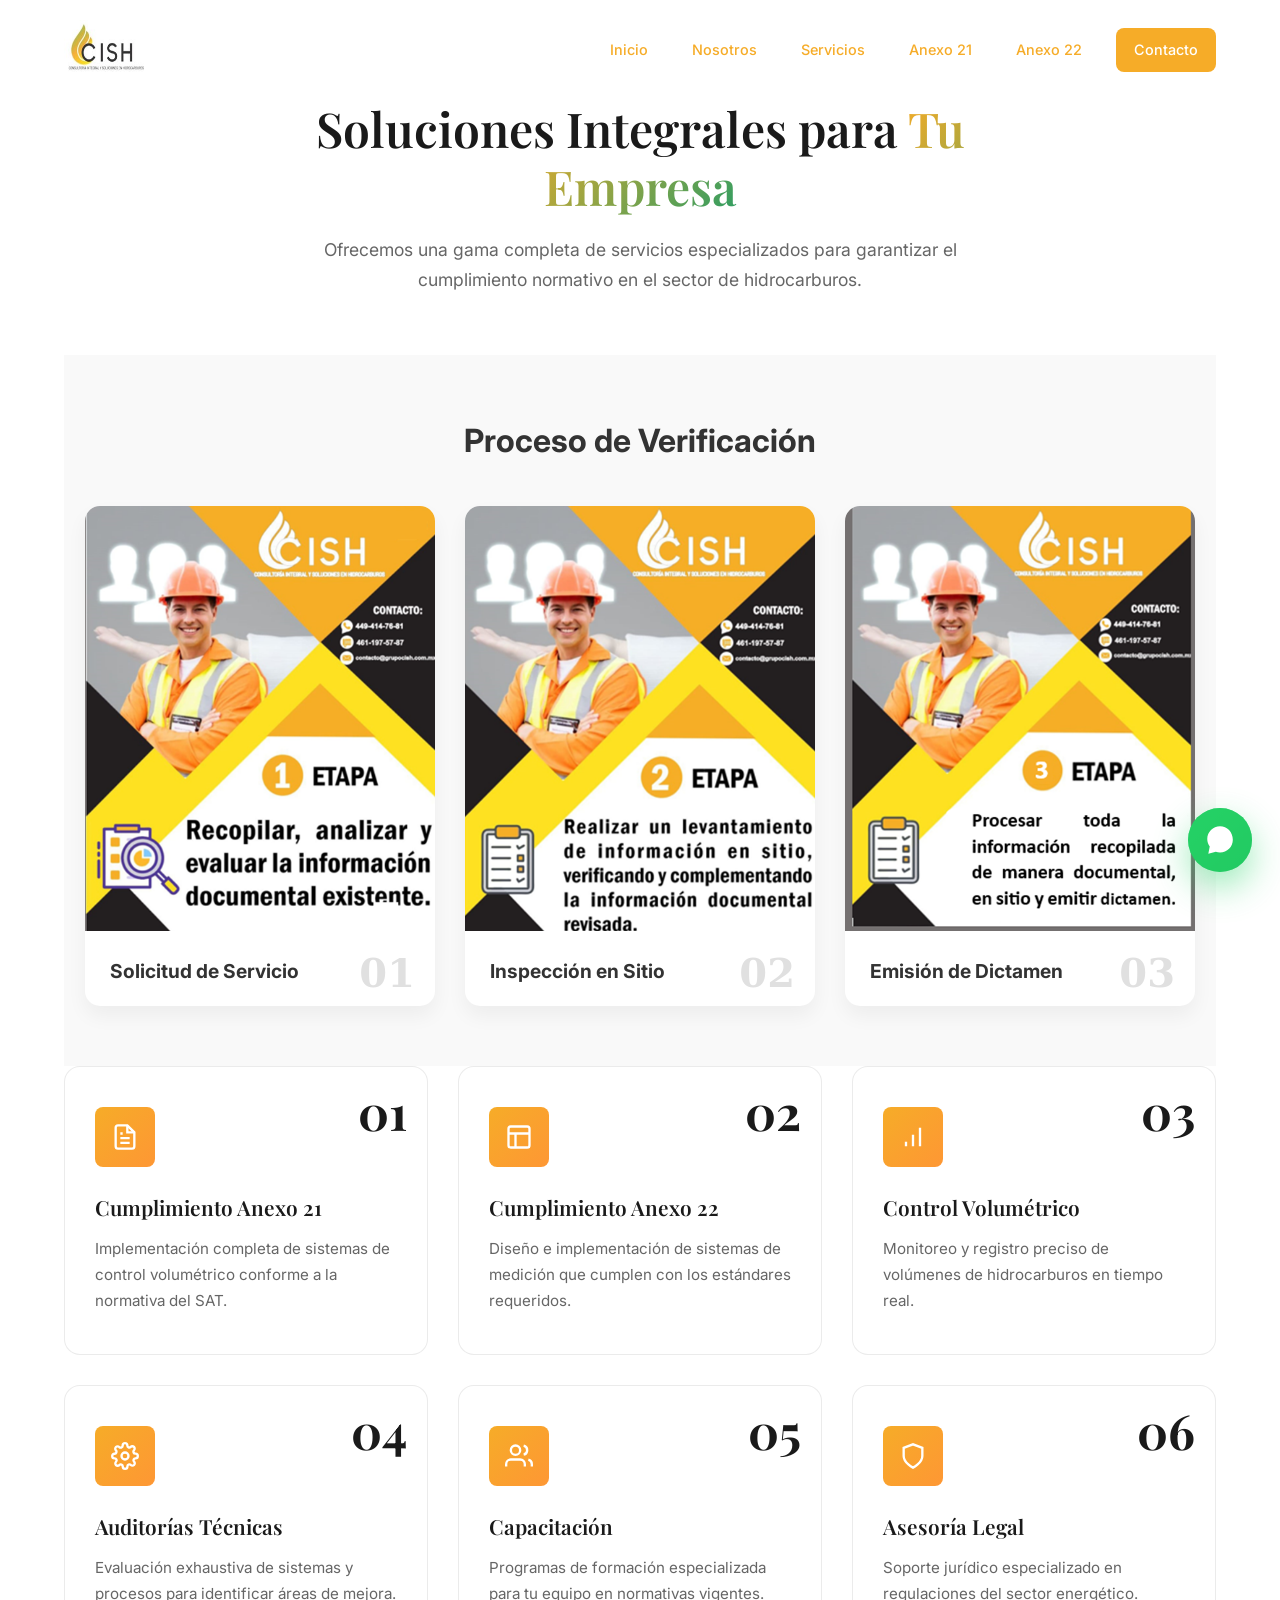
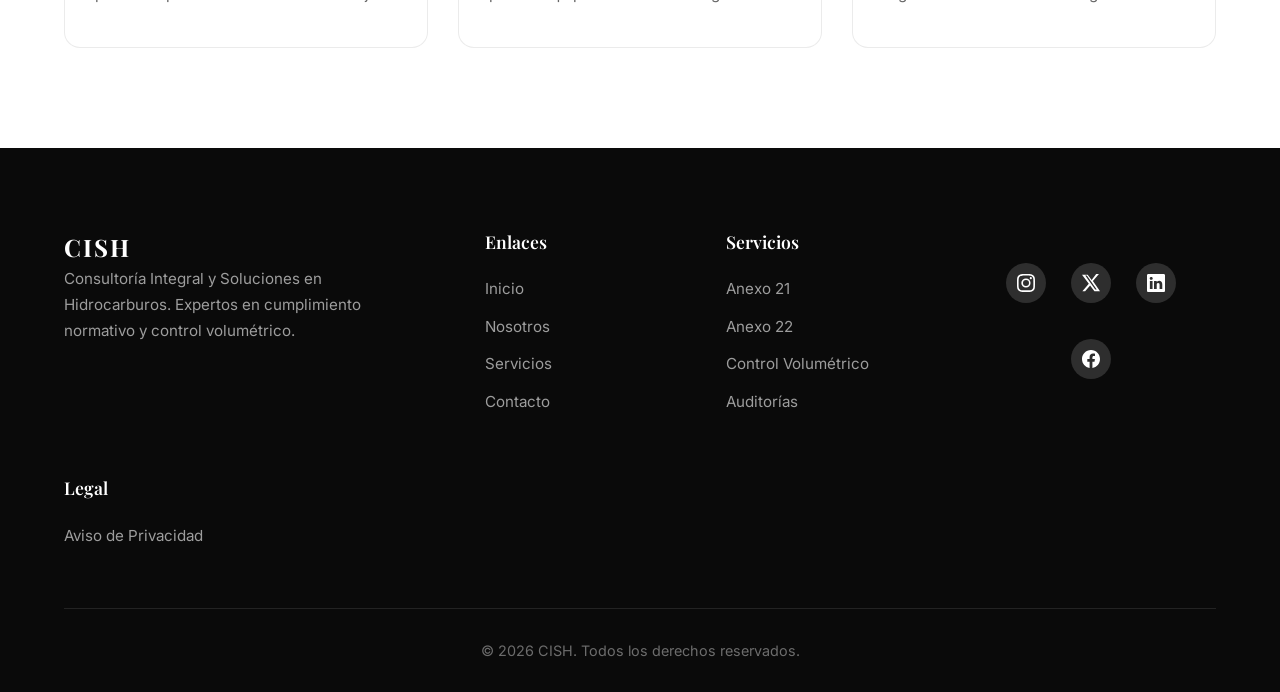
==== servicios.html @ 48e89e82 "Version final de el sitio web" ====
<!DOCTYPE html>
<html lang="es">
<head>
    <meta charset="UTF-8">
    <meta name="viewport" content="width=device-width, initial-scale=1.0">
    <meta name="description" content="CISH - Consultoría Integral y Soluciones en Hidrocarburos. Expertos en Anexo 21 y 22, control volumétrico y cumplimiento normativo.">
    <meta name="keywords" content="hidrocarburos, anexo 21, anexo 22, consultoría, control volumétrico, SAT, México">
    <title>CISH | Consultoría Integral y Soluciones en Hidrocarburos</title>
    <link rel="icon" href="images/LOGO-CISH-SIN-FONDO.gif" type="image/png">   
    <link rel="stylesheet" href="css/styles.css">
    <link rel="preconnect" href="https://fonts.googleapis.com">
    <link rel="preconnect" href="https://fonts.gstatic.com" crossorigin>
    <link href="https://fonts.googleapis.com/css2?family=Inter:wght@300;400;500;600;700&family=Playfair+Display:wght@400;500;600;700&display=swap" rel="stylesheet">
</head>
<a 
  href="#"
  class="whatsapp-float"
  id="whatsappBtn"
  target="_blank"
  aria-label="Contactar por WhatsApp"
>
    <span class="whatsapp-tooltip" id="whatsappTooltip">
        ¿Te ayudamos?
    </span>

    <span class="whatsapp-pulse"></span>

    <svg viewBox="0 0 32 32" aria-hidden="true">
        <path d="M19.11 17.64c-.29-.15-1.72-.85-1.99-.95-.27-.1-.47-.15-.67.15-.2.29-.77.95-.95 1.14-.17.2-.35.22-.64.07-.29-.15-1.24-.46-2.36-1.47-.87-.78-1.46-1.75-1.63-2.04-.17-.29-.02-.45.13-.6.13-.13.29-.35.44-.52.15-.17.2-.29.29-.49.1-.2.05-.37-.02-.52-.07-.15-.67-1.6-.92-2.2-.24-.58-.49-.5-.67-.51h-.57c-.2 0-.52.07-.8.37-.27.29-1.05 1.03-1.05 2.51s1.08 2.92 1.23 3.12c.15.2 2.13 3.26 5.16 4.57zm-3.07-14.64C9.41 3 4 8.41 4 15.04c0 2.65.87 5.11 2.34 7.1L5 29l7.07-1.86a12 12 0 0 0 3.97.66c6.63 0 12.04-5.41 12.04-12.04C28.08 8.41 22.67 3 16.04 3z"/>
    </svg>
</a>
<body>
    <!-- ==================== HEADER ==================== -->
    <header class="header" id="header">
        <div class="header-container">
            <a href="#inicio" class="logo">
                <div class="logo-icon">
                    <img src="images/Logo.jpg" alt="">
                </div>
            </a>
            
            <nav class="nav" id="nav">
                <a href="index.html" class="nav-link">Inicio</a>
                <a href="index.html#nosotros" class="nav-link">Nosotros</a>
                <a href="servicios.html" class="nav-link">Servicios</a>
                <a href="index.html#anexo21" class="nav-link">Anexo 21</a>
                <a href="index.html#anexo22" class="nav-link">Anexo 22</a>
                <a href="index.html#contacto" class="nav-link nav-link-cta">Contacto</a>
            </nav>
            
            <button class="menu-toggle" id="menuToggle" aria-label="Abrir menú">
                <span></span>
                <span></span>
                <span></span>
            </button>
        </div>
    </header>

    
   
    <!-- ==================== SERVICIOS ==================== -->
    <section class="services" id="servicios">
        <div class="container">
            <div class="section-header">
                <h2 class="section-title">Soluciones Integrales para <span class="text-gradient">Tu Empresa</span></h2>
                <p class="section-description">Ofrecemos una gama completa de servicios especializados para garantizar el cumplimiento normativo en el sector de hidrocarburos.</p>
            </div>

             <!-- ================= 3 pasos ===================== -->
     
    <section class="proceso-verificacion">
    <h2 class="titulo-seccion">Proceso de Verificación</h2>
    <div class="cards-container">
        <div class="proceso-card">
            <div class="image-wrapper">
                <img src="images/etapa1.png" alt="Etapa 1: Solicitud">
            </div>
            <div class="card-content">
                <span class="etapa-numero">01</span>
                <h3>Solicitud de Servicio</h3>
            </div>
        </div>

        <div class="proceso-card">
            <div class="image-wrapper">
                <img src="images/etapa2.png" alt="Etapa 2: Inspección">
            </div>
            <div class="card-content">
                <span class="etapa-numero">02</span>
                <h3>Inspección en Sitio</h3>
            </div>
        </div>

        <div class="proceso-card">
            <div class="image-wrapper">
                <img src="images/etapa3.png" alt="Etapa 3: Dictamen">
            </div>
            <div class="card-content">
                <span class="etapa-numero">03</span>
                <h3>Emisión de Dictamen</h3>
            </div>
        </div>
    </div>
</section>



            
            <div class="services-grid">
                <div class="service-card">
                    <div class="service-number">01</div>
                    <div class="service-icon">
                        <svg viewBox="0 0 24 24" fill="none" stroke="currentColor" stroke-width="2">
                            <path d="M14 2H6a2 2 0 0 0-2 2v16a2 2 0 0 0 2 2h12a2 2 0 0 0 2-2V8z"/>
                            <path d="M14 2v6h6"/>
                            <path d="M16 13H8"/>
                            <path d="M16 17H8"/>
                            <path d="M10 9H8"/>
                        </svg>
                    </div>
                    <h3>Cumplimiento Anexo 21</h3>
                    <p>Implementación completa de sistemas de control volumétrico conforme a la normativa del SAT.</p>
                </div>
                
                <div class="service-card">
                    <div class="service-number">02</div>
                    <div class="service-icon">
                        <svg viewBox="0 0 24 24" fill="none" stroke="currentColor" stroke-width="2">
                            <rect x="3" y="3" width="18" height="18" rx="2"/>
                            <path d="M3 9h18"/>
                            <path d="M9 21V9"/>
                        </svg>
                    </div>
                    <h3>Cumplimiento Anexo 22</h3>
                    <p>Diseño e implementación de sistemas de medición que cumplen con los estándares requeridos.</p>
                </div>
                
                <div class="service-card">
                    <div class="service-number">03</div>
                    <div class="service-icon">
                        <svg viewBox="0 0 24 24" fill="none" stroke="currentColor" stroke-width="2">
                            <path d="M12 20V10"/>
                            <path d="M18 20V4"/>
                            <path d="M6 20v-4"/>
                        </svg>
                    </div>
                    <h3>Control Volumétrico</h3>
                    <p>Monitoreo y registro preciso de volúmenes de hidrocarburos en tiempo real.</p>
                </div>
                
                <div class="service-card">
                    <div class="service-number">04</div>
                    <div class="service-icon">
                        <svg viewBox="0 0 24 24" fill="none" stroke="currentColor" stroke-width="2">
                            <circle cx="12" cy="12" r="3"/>
                            <path d="M19.4 15a1.65 1.65 0 0 0 .33 1.82l.06.06a2 2 0 0 1 0 2.83 2 2 0 0 1-2.83 0l-.06-.06a1.65 1.65 0 0 0-1.82-.33 1.65 1.65 0 0 0-1 1.51V21a2 2 0 0 1-2 2 2 2 0 0 1-2-2v-.09A1.65 1.65 0 0 0 9 19.4a1.65 1.65 0 0 0-1.82.33l-.06.06a2 2 0 0 1-2.83 0 2 2 0 0 1 0-2.83l.06-.06a1.65 1.65 0 0 0 .33-1.82 1.65 1.65 0 0 0-1.51-1H3a2 2 0 0 1-2-2 2 2 0 0 1 2-2h.09A1.65 1.65 0 0 0 4.6 9a1.65 1.65 0 0 0-.33-1.82l-.06-.06a2 2 0 0 1 0-2.83 2 2 0 0 1 2.83 0l.06.06a1.65 1.65 0 0 0 1.82.33H9a1.65 1.65 0 0 0 1-1.51V3a2 2 0 0 1 2-2 2 2 0 0 1 2 2v.09a1.65 1.65 0 0 0 1 1.51 1.65 1.65 0 0 0 1.82-.33l.06-.06a2 2 0 0 1 2.83 0 2 2 0 0 1 0 2.83l-.06.06a1.65 1.65 0 0 0-.33 1.82V9a1.65 1.65 0 0 0 1.51 1H21a2 2 0 0 1 2 2 2 2 0 0 1-2 2h-.09a1.65 1.65 0 0 0-1.51 1z"/>
                        </svg>
                    </div>
                    <h3>Auditorías Técnicas</h3>
                    <p>Evaluación exhaustiva de sistemas y procesos para identificar áreas de mejora.</p>
                </div>
                
                <div class="service-card">
                    <div class="service-number">05</div>
                    <div class="service-icon">
                        <svg viewBox="0 0 24 24" fill="none" stroke="currentColor" stroke-width="2">
                            <path d="M17 21v-2a4 4 0 0 0-4-4H5a4 4 0 0 0-4 4v2"/>
                            <circle cx="9" cy="7" r="4"/>
                            <path d="M23 21v-2a4 4 0 0 0-3-3.87"/>
                            <path d="M16 3.13a4 4 0 0 1 0 7.75"/>
                        </svg>
                    </div>
                    <h3>Capacitación</h3>
                    <p>Programas de formación especializada para tu equipo en normativas vigentes.</p>
                </div>
                
                <div class="service-card">
                    <div class="service-number">06</div>
                    <div class="service-icon">
                        <svg viewBox="0 0 24 24" fill="none" stroke="currentColor" stroke-width="2">
                            <path d="M12 22s8-4 8-10V5l-8-3-8 3v7c0 6 8 10 8 10z"/>
                        </svg>
                    </div>
                    <h3>Asesoría Legal</h3>
                    <p>Soporte jurídico especializado en regulaciones del sector energético.</p>
                </div>
            </div>
        </div>
    </section>



  
    <!-- ==================== FOOTER ==================== -->
       <footer class="footer">
        <div class="container">
            <div class="footer-grid">
                <div class="footer-brand">
                    <a href="#inicio" class="logo">
                        <span class="logo-text">CISH</span>
                    </a>
                    <p class="footer-description">Consultoría Integral y Soluciones en Hidrocarburos. Expertos en cumplimiento normativo y control volumétrico.</p>
                </div>
                
                <div class="footer-links">
                    <h4>Enlaces</h4>
                    <ul>
                        <li><a href="index.html">Inicio</a></li>
                        <li><a href="index.html#nosotros">Nosotros</a></li>
                        <li><a href="servicios.html">Servicios</a></li>
                        <li><a href="index.html#contacto">Contacto</a></li>
                    </ul>
                </div>
                
                <div class="footer-links">
                    <h4>Servicios</h4>
                    <ul>
                        <li><a href="index.html#anexo21">Anexo 21</a></li>
                        <li><a href="index.html#anexo22">Anexo 22</a></li>
                        <li><a href="index.html#servicios">Control Volumétrico</a></li>
                        <li><a href="index.html#servicios">Auditorías</a></li>
                    </ul>
                </div>

                 <div class="cardf">
  <a href="https://www.instagram.com/corporativo.nvf?igsh=MXY1eTExNWV4NTNt" class="socialContainer containerOne" target="_blank" rel="noopener noreferrer">
    <svg class="socialSvg" viewBox="0 0 16 16"><path d="M8 0C5.829 0 5.556.01 4.703.048 3.85.088 3.269.222 2.76.42a3.917 3.917 0 0 0-1.417.923A3.927 3.927 0 0 0 .42 2.76C.222 3.268.087 3.85.048 4.7.01 5.555 0 5.827 0 8.001c0 2.172.01 2.444.048 3.297.04.852.174 1.433.372 1.942.205.526.478.972.923 1.417.444.445.89.719 1.416.923.51.198 1.09.333 1.942.372C5.555 15.99 5.827 16 8 16s2.444-.01 3.298-.048c.851-.04 1.434-.174 1.943-.372a3.916 3.916 0 0 0 1.416-.923c.445-.445.718-.891.923-1.417.197-.509.332-1.09.372-1.942C15.99 10.445 16 10.173 16 8s-.01-2.445-.048-3.299c-.04-.851-.175-1.433-.372-1.941a3.926 3.926 0 0 0-.923-1.417A3.911 3.911 0 0 0 13.24.42c-.51-.198-1.092-.333-1.943-.372C10.443.01 10.172 0 7.998 0h.003zm-.717 1.442h.718c2.136 0 2.389.007 3.232.046.78.035 1.204.166 1.486.275.373.145.64.319.92.599.28.28.453.546.598.92.11.281.24.705.275 1.485.039.843.047 1.096.047 3.231s-.008 2.389-.047 3.232c-.035.78-.166 1.203-.275 1.485a2.47 2.47 0 0 1-.599.919c-.28.28-.546.453-.92.598-.28.11-.704.24-1.485.276-.843.038-1.096.047-3.232.047s-2.39-.009-3.233-.047c-.78-.036-1.203-.166-1.485-.276a2.478 2.478 0 0 1-.92-.598 2.48 2.48 0 0 1-.6-.92c-.109-.281-.24-.705-.275-1.485-.038-.843-.046-1.096-.046-3.233 0-2.136.008-2.388.046-3.231.036-.78.166-1.204.276-1.486.145-.373.319-.64.599-.92.28-.28.546-.453.92-.598.282-.11.705-.24 1.485-.276.738-.034 1.024-.044 2.515-.045v.002zm4.988 1.328a.96.96 0 1 0 0 1.92.96.96 0 0 0 0-1.92zm-4.27 1.122a4.109 4.109 0 1 0 0 8.217 4.109 4.109 0 0 0 0-8.217zm0 1.441a2.667 2.667 0 1 1 0 5.334 2.667 2.667 0 0 1 0-5.334z"/></svg>
  </a>

  <a href="https://x.com/CorporativoNvF" class="socialContainer containerTwo" target="_blank" rel="noopener noreferrer">
    <svg class="socialSvg" viewBox="0 0 16 16"><path d="M12.6 0h2.454l-5.36 6.142L16 15.327h-4.937l-3.867-5.055-4.425 5.055H.316l5.733-6.57L0 .673h5.063l3.495 4.62L12.6 0zm-.86 13.855h1.36L4.323 1.399H2.865l8.875 12.456z"/></svg>
  </a>

  <a href="https://www.linkedin.com/in/corporativo-nv-f/" class="socialContainer containerThree" target="_blank" rel="noopener noreferrer">
    <svg class="socialSvg" viewBox="0 0 16 16"><path d="M0 1.146C0 .513.526 0 1.175 0h13.65C15.474 0 16 .513 16 1.146v13.708c0 .633-.526 1.146-1.175 1.146H1.175C.526 16 0 15.487 0 14.854V1.146zm4.943 12.248V6.169H2.542v7.225h2.401zm-1.2-8.212c.837 0 1.358-.554 1.358-1.248-.015-.709-.52-1.248-1.342-1.248-.822 0-1.359.54-1.359 1.248 0 .694.521 1.248 1.327 1.248h.016zm4.908 8.212V9.359c0-.216.016-.432.08-.586.173-.431.568-.878 1.232-.878.869 0 1.216.662 1.216 1.634v3.865h2.401V9.25c0-2.22-1.184-3.252-2.764-3.252-1.274 0-1.845.7-2.165 1.193v.025h-.016a5.54 5.54 0 0 1 .016-.025V6.169h-2.4c.03.678 0 7.225 0 7.225h2.4z"/></svg>
  </a>

  <a href="https://www.facebook.com/Corporativo-NV-F-132478912349858" class="socialContainer containerFive" target="_blank" rel="noopener noreferrer">
    <svg class="socialSvg" viewBox="0 0 16 16"><path d="M16 8.049c0-4.446-3.582-8.05-8-8.05C3.58 0-.002 3.603-.002 8.05c0 4.017 2.926 7.347 6.75 7.951v-5.625h-2.03V8.05H6.75V6.275c0-2.017 1.195-3.131 3.022-3.131.876 0 1.791.157 1.791.157v1.98h-1.009c-.993 0-1.303.621-1.303 1.258v1.51h2.218l-.354 2.326H9.25V16c3.824-.604 6.75-3.934 6.75-7.951z"/></svg>
  </a>
</div>
                
                <div class="footer-links">
                    <h4>Legal</h4>
                    <ul>
                        <li><a href="#">Aviso de Privacidad</a></li>
                    </ul>
                </div>
            </div>
            
            <div class="footer-bottom">
                <p>&copy; 2026 CISH. Todos los derechos reservados.</p>
            </div>
        </div>
    </footer>

    <script src="script.js"></script>
</body>
</html>
---- css/styles.css ----
/* ==================== 
   CISH - Estilos Principales
   Paleta: Verde, Negro, Blanco
   ==================== */

/* ================================================= VARIABLES ====================================================== */
:root {
    --color-primary: #f6ac28;
    --color-primary-dark: #fe9734;
    --color-primary-light: #2d9d63;
    --color-black: #0a0a0a;
    --color-dark: #1a1a1a;
    --color-gray-dark: #2a2a2a;
    --color-gray: #666666;
    --color-gray-light: #999999;
    --color-light: #f5f5f5;
    --color-white: #ffffff;
    
    --font-primary: 'Inter', -apple-system, BlinkMacSystemFont, sans-serif;
    --font-display: 'Playfair Display', Georgia, serif;
    
    --shadow-sm: 0 2px 8px rgba(0, 0, 0, 0.08);
    --shadow-md: 0 4px 20px rgba(0, 0, 0, 0.12);
    --shadow-lg: 0 8px 40px rgba(0, 0, 0, 0.16);
    --shadow-xl: 0 20px 60px rgba(0, 0, 0, 0.2);
    
    --radius-sm: 4px;
    --radius-md: 8px;
    --radius-lg: 16px;
    --radius-xl: 24px;
    
    --transition-fast: 0.2s ease;
    --transition-normal: 0.3s ease;
    --transition-slow: 0.5s ease;
}

/* === RESET & BASE === */
*, *::before, *::after {
    margin: 0;
    padding: 0;
    box-sizing: border-box;
}

html {
    scroll-behavior: smooth;
    font-size: 16px;
}

body {
    font-family: var(--font-primary);
    font-weight: 400;
    line-height: 1.6;
    color: var(--color-dark);
    background-color: var(--color-white);
    overflow-x: hidden;
}

img {
    max-width: 100%;
    height: auto;
    display: block;
}

a {
    text-decoration: none;
    color: inherit;
    transition: color var(--transition-fast);
}

ul {
    list-style: none;
}

/* ========================================== Utilidades =========================================================== */
.container {
    width: 100%;
    max-width: 1200px;
    margin: 0 auto;
    padding: 0 24px;
}

.text-gradient {
    background: linear-gradient(135deg, var(--color-primary) 0%, var(--color-primary-light) 100%);
    -webkit-background-clip: text;
    -webkit-text-fill-color: transparent;
    background-clip: text;
}

.section-header {
    text-align: center;
    max-width: 700px;
    margin: 0 auto 60px;
}

.section-badge {
    display: inline-block;
    padding: 8px 20px;
    background: linear-gradient(135deg, rgba(26, 122, 76, 0.1) 0%, rgba(45, 157, 99, 0.1) 100%);
    border: 1px solid rgba(26, 122, 76, 0.2);
    border-radius: 50px;
    font-size: 0.85rem;
    font-weight: 500;
    color: var(--color-primary);
    margin-bottom: 20px;
    letter-spacing: 0.5px;
}

.section-title {
    font-family: var(--font-display);
    font-size: clamp(2rem, 4vw, 3rem);
    font-weight: 600;
    line-height: 1.2;
    color: var(--color-dark);
    margin-bottom: 20px;
}

.section-description {
    font-size: 1.1rem;
    color: var(--color-gray);
    line-height: 1.7;
}

/* ========================================= BOTONES =========================================================== */
.btn {
    display: inline-flex;
    align-items: center;
    justify-content: center;
    gap: 10px;
    padding: 14px 32px;
    font-family: var(--font-primary);
    font-size: 0.95rem;
    font-weight: 500;
    border-radius: var(--radius-md);
    border: 2px solid transparent;
    cursor: pointer;
    transition: all var(--transition-normal);
    text-align: center;
}

.btn-primary {
    background: linear-gradient(135deg, var(--color-primary) 0%, var(--color-primary-dark) 100%);
    color: var(--color-white);
    border-color: var(--color-primary);
}

.btn-primary:hover {
    background: linear-gradient(135deg, var(--color-primary-light) 0%, var(--color-primary) 100%);
    transform: translateY(-2px);
    box-shadow: 0 8px 25px rgba(26, 122, 76, 0.3);
}

.btn-outline {
    background: transparent;
    color: var(--color-white);
    border-color: rgba(255, 255, 255, 0.4);
}

.btn-outline:hover {
    background: var(--color-white);
    color: var(--color-dark);
    border-color: var(--color-white);
}

.btn-full {
    width: 100%;
}

#button {
    align-self: center;
    background: linear-gradient(135deg, #fbc02d, #f9a825); /* Degradado similar a tu botón de contacto */
    color: white;
    padding: 15px 40px;
    border: none;
    border-radius: 50px;
    font-weight: bold;
    font-size: 1rem;
    cursor: pointer;
    transition: transform 0.3s ease, box-shadow 0.3s ease;
    margin-top: 10px;
}

#button:hover {
    transform: translateY(-3px);
    box-shadow: 0 10px 20px rgba(249, 168, 37, 0.3);
}

#button:active {
    transform: translateY(0);
}

.notification {
    position: fixed;
    bottom: 30px;
    right: 30px;
    padding: 15px 25px;
    border-radius: 12px;
    background: #fff;
    box-shadow: 0 10px 30px rgba(0,0,0,0.15);
    display: flex;
    align-items: center;
    transform: translateX(150%); /* Escondido por defecto */
    transition: transform 0.5s cubic-bezier(0.68, -0.55, 0.265, 1.55);
    z-index: 1000;
}

.notification.show {
    transform: translateX(0);
}

.notification.success {
    border-left: 5px solid #d4af37; /* Tu dorado */
}

.notification.error {
    border-left: 5px solid #ff4d4d; /* Rojo para error */
}

.notification-content {
    display: flex;
    align-items: center;
    gap: 12px;
}

#notification-message {
    font-size: 0.95rem;
    color: #333;
    margin: 0;
}

/* Pone un borde rojo si el campo es inválido después de que el usuario interactuó */
input:invalid:not(:placeholder-shown) {
    border-color: #ff4d4d;
}

/* Pone un borde dorado si el campo cumple con la regla */
input:valid:not(:placeholder-shown) {
    border-color: #d4af37;
}

/* ============================================ HEADER ============================================================== */
.header {
    position: fixed;
    top: 0;
    left: 0;
    right: 0;
    z-index: 1000;
    padding: 20px 0;
    transition: all var(--transition-normal);
    background-color: white;
}

.header.scrolled {
    background: #ffffff;
    backdrop-filter: blur(20px);
    padding: 12px 0;
    box-shadow: var(--shadow-lg);
}

.header-container {
    max-width: 1200px;
    margin: 0 auto;
    padding: 0 24px;
    display: flex;
    align-items: center;
    justify-content: space-between;
}

.logo {
    display: inline;
    align-items: center;
    gap: 6px;
    color: var(--color-white);
}

.logo-icon {
    width: 80px;
    height: 60px;
}

.logo-icon img {
    width: 100%;
    height: 100%;
}

.logo-text {
    color:#ffffff;
    font-family: var(--font-display);
    font-size: 1.5rem;
    font-weight: 700;
    letter-spacing: 2px;
}

.nav {
    display: flex;
    align-items: center;
    gap: 8px;
}

.nav-link {
    padding: 10px 18px;
    font-size: 0.9rem;
    font-weight: 500;
    color: #f6ac28;
    border-radius: var(--radius-md);
    transition: all var(--transition-fast);
}

.nav-link:hover {
    color: var(--color-white);
    background: rgba(0, 0, 0, 0.589);
}

.nav-link-cta {
    background: var(--color-primary);
    color: var(--color-white);
    margin-left: 8px;
}

.nav-link-cta:hover {
    background: var(--color-primary-light);
}

.menu-toggle {
    display: none;
    flex-direction: column;
    gap: 5px;
    padding: 10px;
    background: none;
    border: none;
    cursor: pointer;
}

.menu-toggle span {
    display: block;
    width: 24px;
    height: 2px;
    background: var(--color-white);
    transition: all var(--transition-fast);
}

/**============================================== Imagenes ====================================================== */

/* === CONTROLES VOLUMÉTRICOS === */
.volumetricos {
    padding: 100px 0;
    background: var(--color-white);
}

.volumetricos-grid {
    display: grid;
    grid-template-columns: repeat(3, 1fr);
    gap: 30px;
}

.vol-card {
    background: var(--color-white);
    border-radius: var(--radius-lg);
    overflow: hidden;
    box-shadow: var(--shadow-sm);
    transition: all var(--transition-normal);
    display: flex;
    flex-direction: column;
}

.vol-card:hover {
    transform: translateY(-10px);
    box-shadow: var(--shadow-lg);
}

.vol-card-image {
    position: relative;
    height: 220px;
    overflow: hidden;
}

.vol-card-image::after {
    content: '';
    position: absolute;
    inset: 0;
    background: linear-gradient(
        to top,
        rgba(0,0,0,0.55),
        rgba(0,0,0,0)
    );
    pointer-events: none;
}

.vol-card-image img {
    width: 100%;
    height: 100%;
    object-fit: cover;
    transition: transform 0.6s ease;
}

.vol-card:hover img {
    transform: scale(1.08);
}

.vol-card-content {
    padding: 28px;
}

.vol-card-content h3 {
    font-family: var(--font-display);
    font-size: 1.3rem;
    font-weight: 600;
    margin-bottom: 12px;
    color: var(--color-dark);
}

.vol-card-content p {
    font-size: 0.95rem;
    color: var(--color-gray);
    line-height: 1.6;
}

/* Card ancha (evaluador) */
.vol-card-wide {
    grid-column: span 3;
    flex-direction: row;
}

.vol-card-wide .vol-card-image {
    height: auto;
    width: 20%;
}

.vol-card-wide .vol-card-content {
    width: 50%;
    display: flex;
    flex-direction: column;
    justify-content: center;
}

/* Responsive */
@media (max-width: 1024px) {
    .volumetricos-grid {
        grid-template-columns: repeat(2, 1fr);
    }

    .vol-card-wide {
        grid-column: span 2;
        flex-direction: column;
    }

    .vol-card-wide .vol-card-image,
    .vol-card-wide .vol-card-content {
        width: 100%;
    }
}

@media (max-width: 768px) {
    .volumetricos-grid {
        grid-template-columns: 1fr;
    }

    .vol-card-wide {
        grid-column: span 1;
    }
}


/* ================================================== HERO ====================================================== */
.hero {
    position: relative;
    min-height: 100vh;
    display: flex;
    align-items: center;
    justify-content: center;
    padding: 120px 24px 80px;
    overflow: hidden;
}

.hero-bg {
    position: absolute;
    inset: 0;
    background: linear-gradient(135deg, var(--color-black) 0%, var(--color-dark) 50%, var(--color-primary-dark) 100%);
}

.hero-bg::before {
    content: '';
    position: absolute;
    inset: 0;
    background: 
        radial-gradient(ellipse at 20% 80%, rgba(26, 122, 76, 0.15) 0%, transparent 50%),
        radial-gradient(ellipse at 80% 20%, rgba(45, 157, 99, 0.1) 0%, transparent 50%);
}

.hero-bg::after {
    content: '';
    position: absolute;
    inset: 0;
    background-image: url("data:image/svg+xml,%3Csvg width='60' height='60' viewBox='0 0 60 60' xmlns='http://www.w3.org/2000/svg'%3E%3Cg fill='none' fill-rule='evenodd'%3E%3Cg fill='%23ffffff' fill-opacity='0.02'%3E%3Cpath d='M36 34v-4h-2v4h-4v2h4v4h2v-4h4v-2h-4zm0-30V0h-2v4h-4v2h4v4h2V6h4V4h-4zM6 34v-4H4v4H0v2h4v4h2v-4h4v-2H6zM6 4V0H4v4H0v2h4v4h2V6h4V4H6z'/%3E%3C/g%3E%3C/g%3E%3C/svg%3E");
}

.hero-overlay {
    position: absolute;
    inset: 0;
    background: linear-gradient(to bottom, transparent 0%, rgba(0, 0, 0, 0.3) 100%);
}

.hero-content {
    position: relative;
    z-index: 1;
    max-width: 900px;
    text-align: center;
}

.hero-badge {
    display: inline-block;
    padding: 10px 24px;
    background: rgba(26, 122, 76, 0.2);
    border: 1px solid rgba(26, 122, 76, 0.4);
    border-radius: 50px;
    font-size: 0.9rem;
    font-weight: 500;
    color: var(--color-primary-light);
    margin-bottom: 30px;
    animation: fadeInUp 0.8s ease forwards;
}

.hero-title {
    font-family: var(--font-display);
    font-size: clamp(2.5rem, 6vw, 4.5rem);
    font-weight: 700;
    line-height: 1.1;
    color: var(--color-white);
    margin-bottom: 24px;
    animation: fadeInUp 0.8s ease 0.1s forwards;
    opacity: 0;
}

.hero-description {
    font-size: clamp(1rem, 2vw, 1.25rem);
    color: rgba(255, 255, 255, 0.75);
    line-height: 1.7;
    max-width: 700px;
    margin: 0 auto 40px;
    animation: fadeInUp 0.8s ease 0.2s forwards;
    opacity: 0;
}

.hero-buttons {
    display: flex;
    flex-wrap: wrap;
    gap: 16px;
    justify-content: center;
    margin-bottom: 60px;
    animation: fadeInUp 0.8s ease 0.3s forwards;
    opacity: 0;
}

.hero-stats {
    display: flex;
    justify-content: center;
    gap: 60px;
    animation: fadeInUp 0.8s ease 0.4s forwards;
    opacity: 0;
}

.hero-stat {
    text-align: center;
}

.hero-stat-number {
    display: block;
    font-family: var(--font-display);
    font-size: 2.5rem;
    font-weight: 700;
    color: var(--color-white);
    line-height: 1;
}

.hero-stat-label {
    font-size: 0.9rem;
    color: rgba(255, 255, 255, 0.6);
    margin-top: 8px;
}

.hero-scroll {
    position: absolute;
    bottom: 40px;
    left: 50%;
    transform: translateX(-50%);
    display: flex;
    flex-direction: column;
    align-items: center;
    gap: 12px;
    color: rgba(255, 255, 255, 0.5);
    font-size: 0.85rem;
    animation: bounce 2s infinite;
}

.scroll-indicator {
    width: 24px;
    height: 40px;
    border: 2px solid rgba(255, 255, 255, 0.3);
    border-radius: 12px;
    position: relative;
}

.scroll-indicator::after {
    content: '';
    position: absolute;
    top: 8px;
    left: 50%;
    transform: translateX(-50%);
    width: 4px;
    height: 8px;
    background: rgba(255, 255, 255, 0.5);
    border-radius: 2px;
    animation: scrollDown 1.5s infinite;
}

/* ============================================== ABOUT ============================================= */
.about {
    padding: 100px 0;
    background: var(--color-light);
}

.about-grid {
    display: grid;
    grid-template-columns: repeat(3, 1fr);
    gap: 30px;
}

.about-card {
    background: var(--color-white);
    padding: 40px 30px;
    border-radius: var(--radius-lg);
    box-shadow: var(--shadow-sm);
    transition: all var(--transition-normal);
    text-align: center;
}

.about-card:hover {
    transform: translateY(-8px);
    box-shadow: var(--shadow-lg);
}

.about-icon {
    width: 70px;
    height: 70px;
    margin: 0 auto 24px;
    display: flex;
    align-items: center;
    justify-content: center;
    background: linear-gradient(135deg, rgba(26, 122, 76, 0.1) 0%, rgba(45, 157, 99, 0.1) 100%);
    border-radius: 50%;
}

.about-icon svg {
    width: 32px;
    height: 32px;
    stroke: var(--color-primary);
}

.about-card h3 {
    font-family: var(--font-display);
    font-size: 1.5rem;
    font-weight: 600;
    color: var(--color-dark);
    margin-bottom: 16px;
}

.about-card p {
    color: var(--color-gray);
    line-height: 1.7;
}

/* ============================================== SERVICES ============================== */
.services {
    padding: 100px 0;
    background: var(--color-white);
}

.services-grid {
    display: grid;
    grid-template-columns: repeat(3, 1fr);
    gap: 30px;
}

.service-card {
    position: relative;
    background: var(--color-white);
    padding: 40px 30px;
    border-radius: var(--radius-lg);
    border: 1px solid rgba(0, 0, 0, 0.08);
    transition: all var(--transition-normal);
    overflow: hidden;
}

.service-card::before {
    content: '';
    position: absolute;
    top: 0;
    left: 0;
    right: 0;
    height: 4px;
    background: linear-gradient(90deg, var(--color-primary), var(--color-primary-light));
    transform: scaleX(0);
    transition: transform var(--transition-normal);
}

.service-card:hover {
    transform: translateY(-8px);
    box-shadow: var(--shadow-lg);
    border-color: transparent;
}

.service-card:hover::before {
    transform: scaleX(1);
}

.service-number {
    position: absolute;
    top: 20px;
    right: 20px;
    font-family: var(--font-display);
    font-size: 3rem;
    font-weight: 700;
    color: rgb(26, 122, 76), 0.781;
    line-height: 1;
}

.service-icon {
    width: 60px;
    height: 60px;
    display: flex;
    align-items: center;
    justify-content: center;
    background: linear-gradient(135deg, var(--color-primary) 0%, var(--color-primary-dark) 100%);
    border-radius: var(--radius-md);
    margin-bottom: 24px;
}

.service-icon svg {
    width: 28px;
    height: 28px;
    stroke: var(--color-white);
}

.service-card h3 {
    font-family: var(--font-display);
    font-size: 1.3rem;
    font-weight: 600;
    color: var(--color-dark);
    margin-bottom: 12px;
}

.service-card p {
    color: var(--color-gray);
    line-height: 1.7;
    font-size: 0.95rem;
}

.proceso-verificacion {
    padding: 60px 20px;
    text-align: center;
    background-color: #f9f9f9; /* Un gris muy ligero para diferenciar la sección */
}

.titulo-seccion {
    margin-bottom: 40px;
    font-size: 2rem;
    color: #333;
}

.cards-container {
    display: flex;
    justify-content: center;
    gap: 30px;
    flex-wrap: wrap; /* Para que sea responsivo en móviles */
    max-width: 1200px;
    margin: 0 auto;
}

.proceso-card {
    background: #fff;
    border-radius: 15px;
    overflow: hidden;
    width: 350px;
    height: 500px;
    box-shadow: 0 10px 20px rgba(0,0,0,0.05);
    transition: transform 0.4s ease, box-shadow 0.4s ease;
}

/* Efecto de agrandar la tarjeta completa */
.proceso-card:hover {
    transform: translateY(-10px) scale(1.03);
    box-shadow: 0 15px 30px rgba(0,0,0,0.1);
    z-index: 10;
}

.image-wrapper {
    width: 100%;
    height: 85%;
    object-fit: cover;
    overflow: hidden; /* Importante para que la imagen no se salga al crecer */
}

.image-wrapper img {
    width: 100%;
    height: 100%;
    object-fit: cover;
    transition: transform 0.5s ease;
}





.card-content {
    padding: 25px;
    text-align: left;
    position: relative;
}

.etapa-numero {
    font-family: 'Serif', Georgia, serif; /* Estilo similar a tu captura */
    font-size: 2.5rem;
    font-weight: bold;
    color: #e0e0e0;
    position: absolute;
    top: 10px;
    right: 20px;
}

.card-content h3 {
    margin: 0 0 10px 0;
    color: #333;
    font-size: 1.2rem;
}

.card-content p {
    color: #666;
    font-size: 0.95rem;
    line-height: 1.5;
}

/* === LIGHTBOX === */
.lightbox {
    position: fixed;
    inset: 0;
    background: rgba(10, 10, 10, 0.92);
    backdrop-filter: blur(6px);
    display: flex;
    align-items: center;
    justify-content: center;
    opacity: 0;
    visibility: hidden;
    transition: opacity 0.4s ease, visibility 0.4s ease;
    z-index: 9999;
}

.lightbox.active {
    opacity: 1;
    visibility: visible;
}

.lightbox-img {
    max-width: 90%;
    max-height: 85%;
    border-radius: 16px;
    box-shadow: 0 30px 80px rgba(0,0,0,0.6);
    animation: zoomIn 0.4s ease;
}

.lightbox-close {
    position: absolute;
    top: 40px;
    right: 50px;
    font-size: 3rem;
    color: white;
    cursor: pointer;
    transition: transform 0.3s ease, opacity 0.3s ease;
    opacity: 0.8;
}

.lightbox-close:hover {
    transform: rotate(90deg);
    opacity: 1;
}

.vol-card-image img {
    cursor: zoom-in;
}


/* Animación */
@keyframes zoomIn {
    from {
        transform: scale(0.85);
        opacity: 0;
    }
    to {
        transform: scale(1);
        opacity: 1;
    }
}

/* ============================ SECCION DE ANEXOS ============================================================== */
.anexo {
    padding: 100px 0;
}

.anexo-21 {
    background: var(--color-light);
}

.anexo-22 {
    background: var(--color-white);
}

.anexo-content {
    display: grid;
    grid-template-columns: 1fr 1fr;
    gap: 80px;
    align-items: center;
}

.anexo-reverse {
    direction: rtl;
}

.anexo-reverse > * {
    direction: ltr;
}

.anexo-text .section-badge {
    margin-bottom: 16px;
}

.anexo-text .section-title {
    text-align: left;
    margin-bottom: 20px;
}

.anexo-description {
    font-size: 1.1rem;
    color: var(--color-gray);
    line-height: 1.7;
    margin-bottom: 32px;
}

.anexo-features {
    display: flex;
    flex-direction: column;
    gap: 24px;
    margin-bottom: 32px;
}

.anexo-feature {
    display: flex;
    gap: 16px;
}

.feature-check {
    flex-shrink: 0;
    width: 28px;
    height: 28px;
    display: flex;
    align-items: center;
    justify-content: center;
    background: linear-gradient(135deg, var(--color-primary) 0%, var(--color-primary-light) 100%);
    border-radius: 50%;
}

.feature-check svg {
    width: 14px;
    height: 14px;
    stroke: var(--color-white);
}

.anexo-feature h4 {
    font-size: 1rem;
    font-weight: 600;
    color: var(--color-dark);
    margin-bottom: 4px;
}

.anexo-feature p {
    font-size: 0.9rem;
    color: var(--color-gray);
}


.anexo-visual {
    display: flex;
    justify-content: center;
}

.anexo-card-stack {
    position: relative;
    width: 100%;
    max-width: 400px;
}

.anexo-card-bg {
    position: absolute;
    inset: 20px -20px -20px 20px;
    background: linear-gradient(135deg, var(--color-primary) 0%, var(--color-primary-dark) 100%);
    border-radius: var(--radius-xl);
    opacity: 0.2;
}

.anexo-main-card {
    position: relative;
    background: linear-gradient(135deg, var(--color-dark) 0%, var(--color-black) 100%);
    border-radius: var(--radius-xl);
    padding: 40px;
    color: var(--color-white);
}

.card-header {
    display: flex;
    justify-content: space-between;
    align-items: center;
    margin-bottom: 30px;
}

.card-label {
    font-size: 0.9rem;
    font-weight: 500;
    color: rgba(255, 255, 255, 0.7);
}

.card-status {
    padding: 6px 14px;
    background: rgba(255, 255, 255, 0.1);
    border-radius: 50px;
    font-size: 0.8rem;
    font-weight: 500;
}

.status-green {
    background: rgba(45, 157, 99, 0.2);
    color: var(--color-primary-light);
}

.card-metric {
    margin-bottom: 30px;
}

.metric-value {
    display: block;
    font-family: var(--font-display);
    font-size: 3.5rem;
    font-weight: 700;
    line-height: 1;
    margin-bottom: 8px;
}

.metric-label {
    font-size: 0.9rem;
    color: rgba(255, 255, 255, 0.6);
}

.card-bars {
    display: flex;
    gap: 8px;
    align-items: flex-end;
    height: 80px;
}

.bar {
    flex: 1;
    background: linear-gradient(to top, var(--color-primary), var(--color-primary-light));
    border-radius: 4px;
    animation: barGrow 1s ease forwards;
}

.bar-1 { height: 60%; animation-delay: 0.1s; }
.bar-2 { height: 80%; animation-delay: 0.2s; }
.bar-3 { height: 45%; animation-delay: 0.3s; }
.bar-4 { height: 90%; animation-delay: 0.4s; }
.bar-5 { height: 70%; animation-delay: 0.5s; }

.card-grid {
    display: grid;
    grid-template-columns: 1fr 1fr;
    gap: 20px;
    margin-top: 20px;
}

.grid-item {
    text-align: center;
    padding: 20px;
    background: rgba(255, 255, 255, 0.05);
    border-radius: var(--radius-md);
}

.grid-value {
    display: block;
    font-family: var(--font-display);
    font-size: 1.8rem;
    font-weight: 700;
    margin-bottom: 4px;
}

.grid-label {
    font-size: 0.85rem;
    color: rgba(255, 255, 255, 0.6);
}


/*============================================== CONTACTO ===================================================== */
.contact {
    padding: 100px 0;
    background: var(--color-light);
}

.contact-grid {
    display: grid;
    grid-template-columns: 1fr 1.2fr;
    gap: 60px;
    align-items: start;
}

.contact-info .section-badge {
    margin-bottom: 16px;
}

.contact-info .section-title {
    text-align: left;
    margin-bottom: 20px;
}

.contact-description {
    font-size: 1.1rem;
    color: var(--color-gray);
    line-height: 1.7;
    margin-bottom: 40px;
}

.contact-details {
    display: flex;
    flex-direction: column;
    gap: 24px;
}

.contact-item {
    display: flex;
    gap: 16px;
}

.contact-icon {
    flex-shrink: 0;
    width: 50px;
    height: 50px;
    display: flex;
    align-items: center;
    justify-content: center;
    background: linear-gradient(135deg, var(--color-primary) 0%, var(--color-primary-dark) 100%);
    border-radius: var(--radius-md);
}

.contact-icon svg {
    width: 22px;
    height: 22px;
    stroke: var(--color-white);
}

.contact-item h4 {
    font-size: 1rem;
    font-weight: 600;
    color: var(--color-dark);
    margin-bottom: 4px;
}

.contact-item p {
    color: var(--color-gray);
    font-size: 0.95rem;
}

.contact-form-wrapper {
    background: var(--color-white);
    padding: 50px;
    border-radius: var(--radius-xl);
    box-shadow: var(--shadow-lg);
}

.contact-form {
    display: flex;
    flex-direction: column;
    gap: 24px;
}

.form-row {
    display: grid;
    grid-template-columns: 1fr 1fr;
    gap: 20px;
}

.form-group {
    display: flex;
    flex-direction: column;
    gap: 8px;
}

.form-group label {
    font-size: 0.9rem;
    font-weight: 500;
    color: var(--color-dark);
}

.form-group input,
.form-group select,
.form-group textarea {
    padding: 14px 18px;
    font-family: var(--font-primary);
    font-size: 0.95rem;
    color: var(--color-dark);
    background: var(--color-light);
    border: 2px solid transparent;
    border-radius: var(--radius-md);
    transition: all var(--transition-fast);
    outline: none;
}

.form-group input::placeholder,
.form-group textarea::placeholder {
    color: var(--color-gray-light);
}

.form-group input:focus,
.form-group select:focus,
.form-group textarea:focus {
    background: var(--color-white);
    border-color: var(--color-primary);
}

.form-group textarea {
    resize: vertical;
    min-height: 120px;
}

.form-group select {
    cursor: pointer;
    appearance: none;
    background-image: url("data:image/svg+xml,%3Csvg xmlns='http://www.w3.org/2000/svg' width='24' height='24' viewBox='0 0 24 24' fill='none' stroke='%23666666' stroke-width='2' stroke-linecap='round' stroke-linejoin='round'%3E%3Cpath d='m6 9 6 6 6-6'/%3E%3C/svg%3E");
    background-repeat: no-repeat;
    background-position: right 14px center;
    background-size: 18px;
}

/* ========================================== FOOTER ======================================================== */
.footer {
    background: var(--color-black);
    padding: 80px 0 30px;
}

.footer-grid {
    display: grid;
    grid-template-columns: 2fr 1fr 1fr 1fr;
    gap: 60px;
    padding-bottom: 60px;
    border-bottom: 1px solid rgba(255, 255, 255, 0.1);
}

.footer-brand .logo {
    margin-bottom: 20px;
}

.footer-description {
    color: rgba(255, 255, 255, 0.6);
    line-height: 1.7;
    font-size: 0.95rem;
}

.footer-links h4 {
    font-family: var(--font-display);
    font-size: 1.1rem;
    font-weight: 600;
    color: var(--color-white);
    margin-bottom: 20px;
}

.footer-links ul {
    display: flex;
    flex-direction: column;
    gap: 12px;
}

.footer-links a {
    color: rgba(255, 255, 255, 0.6);
    font-size: 0.95rem;
    transition: color var(--transition-fast);
}

.footer-links a:hover {
    color: var(--color-primary-light);
}

.footer-bottom {
    padding-top: 30px;
    text-align: center;
}

.footer-bottom p {
    color: rgba(255, 255, 255, 0.4);
    font-size: 0.9rem;
}

/* ========================================= ANIMACIONES ======================================================== */
@keyframes fadeInUp {
    from {
        opacity: 0;
        transform: translateY(30px);
    }
    to {
        opacity: 1;
        transform: translateY(0);
    }
}

@keyframes bounce {
    0%, 20%, 50%, 80%, 100% {
        transform: translateX(-50%) translateY(0);
    }
    40% {
        transform: translateX(-50%) translateY(-10px);
    }
    60% {
        transform: translateX(-50%) translateY(-5px);
    }
}

@keyframes scrollDown {
    0% {
        opacity: 1;
        transform: translateX(-50%) translateY(0);
    }
    100% {
        opacity: 0;
        transform: translateX(-50%) translateY(12px);
    }
}

@keyframes barGrow {
    from {
        transform: scaleY(0);
        transform-origin: bottom;
    }
    to {
        transform: scaleY(1);
        transform-origin: bottom;
    }
}

/* ============================================ RESPONSIVO ================================================ */
@media (max-width: 1024px) {
    .about-grid,
    .services-grid {
        grid-template-columns: repeat(2, 1fr);
    }
    
    .anexo-content {
        grid-template-columns: 1fr;
        gap: 50px;
    }
    
    .anexo-reverse {
        direction: ltr;
    }
    
    .anexo-text .section-title {
        text-align: center;
    }
    
    .anexo-features {
        max-width: 500px;
        margin-left: auto;
        margin-right: auto;
    }
    
    .stats-grid {
        grid-template-columns: repeat(2, 1fr);
    }
    
    .contact-grid {
        grid-template-columns: 1fr;
    }
    
    .footer-grid {
        grid-template-columns: repeat(2, 1fr);
    }
}

@media (max-width: 768px) {
    .nav {
        position: fixed;
        top: 0;
        left: 0;
        right: 0;
        bottom: 0;
        background: rgba(10, 10, 10, 0.98);
        flex-direction: column;
        justify-content: center;
        gap: 16px;
        transform: translateX(100%);
        transition: transform var(--transition-normal);
    }
    
    .nav.active {
        transform: translateX(0);
    }
    
    .nav-link {
        font-size: 1.2rem;
        padding: 16px 24px;
    }
    
    .nav-link-cta {
        margin-left: 0;
        margin-top: 16px;
    }
    
    .menu-toggle {
        display: flex;
        z-index: 1001;
    }
    
    .menu-toggle.active span:nth-child(1) {
        transform: rotate(45deg) translate(5px, 5px);
    }
    
    .menu-toggle.active span:nth-child(2) {
        opacity: 0;
    }
    
    .menu-toggle.active span:nth-child(3) {
        transform: rotate(-45deg) translate(5px, -5px);
    }
    
    .hero-stats {
        flex-direction: column;
        gap: 30px;
    }
    
    .hero-buttons {
        flex-direction: column;
        align-items: center;
    }
    
    .btn {
        width: 100%;
        max-width: 280px;
    }
    
    .about-grid,
    .services-grid {
        grid-template-columns: 1fr;
    }
    
    .stats-grid {
        grid-template-columns: 1fr;
        gap: 20px;
    }
    
    .stat-item {
        padding: 20px;
    }
    
    .form-row {
        grid-template-columns: 1fr;
    }
    
    .contact-form-wrapper {
        padding: 30px 20px;
    }
    
    .footer-grid {
        grid-template-columns: 1fr;
        gap: 40px;
        text-align: center;
    }
    
    .footer-brand .logo {
        justify-content: center;
    }
}

@media (max-width: 480px) {
    .container {
        padding: 0 16px;
    }
    
    .hero {
        padding: 100px 16px 60px;
    }
    
    .hero-scroll {
        display: none;
    }
    
    .section-header {
        margin-bottom: 40px;
    }
    
    .about,
    .services,
    .anexo,
    .contact {
        padding: 60px 0;
    }
    
    .about-card,
    .service-card {
        padding: 30px 20px;
    }
    
    .anexo-main-card {
        padding: 30px 20px;
    }
    
    .metric-value {
        font-size: 2.5rem;
    }
}

/*====================================================== WHATSAPP ==========================================*/

/* === BOTÓN FLOTANTE WHATSAPP === */
.whatsapp-float {
    position: fixed;
    bottom: 28px;
    right: 28px;
    width: 64px;
    height: 64px;
    background: linear-gradient(135deg, #25d366, #1ebe5d);
    border-radius: 50%;
    display: flex;
    align-items: center;
    justify-content: center;
    box-shadow: 0 15px 35px rgba(37, 211, 102, 0.45);
    z-index: 9999;
    transition: transform 0.35s ease, box-shadow 0.35s ease;
}

.whatsapp-float:hover {
    transform: translateY(-6px) scale(1.05);
    box-shadow: 0 25px 50px rgba(37, 211, 102, 0.65);
}

.whatsapp-float svg {
    width: 34px;
    height: 34px;
    fill: white;
    z-index: 2;
}

/* Pulso animado */
.whatsapp-pulse {
    position: absolute;
    width: 100%;
    height: 100%;
    background: rgba(37, 211, 102, 0.6);
    border-radius: 50%;
    animation: whatsappPulse 2s infinite;
    z-index: 1;
}

@keyframes whatsappPulse {
    0% {
        transform: scale(1);
        opacity: 0.6;
    }
    70% {
        transform: scale(1.8);
        opacity: 0;
    }
    100% {
        opacity: 0;
    }
}

/* Mobile friendly */
@media (max-width: 480px) {
    .whatsapp-float {
        width: 56px;
        height: 56px;
        bottom: 20px;
        right: 20px;
    }

    .whatsapp-float svg {
        width: 30px;
        height: 30px;
    }
}


.whatsapp-tooltip {
    position: absolute;
    right: 75px;
    background: #1a1a1a;
    color: #fff;
    padding: 10px 16px;
    border-radius: 12px;
    font-size: 0.9rem;
    white-space: nowrap;
    opacity: 0;
    transform: translateY(10px);
    pointer-events: none;
    transition: all 0.3s ease;
    box-shadow: 0 10px 30px rgba(0,0,0,0.25);
}

.whatsapp-tooltip::after {
    content: '';
    position: absolute;
    right: -6px;
    top: 50%;
    transform: translateY(-50%);
    border-width: 6px;
    border-style: solid;
    border-color: transparent transparent transparent #1a1a1a;
}

.whatsapp-float:hover .whatsapp-tooltip {
    opacity: 1;
    transform: translateY(0);
}

/* Mejora mobile */
@media (max-width: 768px) {
    .whatsapp-tooltip {
        display: none;
    }
}


.cardf {
  width: fit-content;
  min-width: 250px; /* Asegura un ancho mínimo agradable */
  background-color: var(--color-gray-900);
  display: flex;
  align-items: center;
  justify-content: center;
  flex-wrap: wrap; /* CLAVE PARA RESPONSIVIDAD: permite que bajen de fila en móvil */
  padding: 30px;
  gap: 25px; /* Aumenté un poco el gap para que el "scale" no choque */
  border-radius: 20px;
  margin: 0 auto;
}

.socialContainer {
  width: 40px; /* Un poco más grandes para mejor click en móviles */
  height: 40px;
  background-color: #2e2e2e; /* Color base ligeramente distinto al fondo */
  display: flex;
  align-items: center;
  justify-content: center;
  border-radius: 50%; /* Empezamos con círculo para un look más moderno */
  overflow: hidden;
  transition-duration: 0.3s;
  text-decoration: none;
}

/* Efectos Hover (Tus estilos originales mejorados) */
.containerOne:hover { background-color: #d62976; transform: scale(1.3); border-radius: 12px; }
.containerTwo:hover { background-color: #000000; transform: scale(1.3); border-radius: 12px; }
.containerThree:hover { background-color: #0072b1; transform: scale(1.3); border-radius: 12px; }
.containerFour:hover { background-color: #25d366; transform: scale(1.3); border-radius: 12px; }
.containerFive:hover { background-color: #1188e9; transform: scale(1.3); border-radius: 12px; }

.socialContainer:active {
  transform: scale(0.9);
}

.socialSvg {
  width: 18px;
  fill: white;
}

/* Animación al entrar */
.socialContainer:hover .socialSvg {
  animation: slide-in-top 0.3s both;
}

@keyframes slide-in-top {
  0% { transform: translateY(20px); opacity: 0; }
  100% { transform: translateY(0); opacity: 1; }
}

/* Ajuste específico para móviles muy pequeños */
@media (max-width: 400px) {
  .cardf {
    gap: 15px;
    padding: 20px;
  }
}
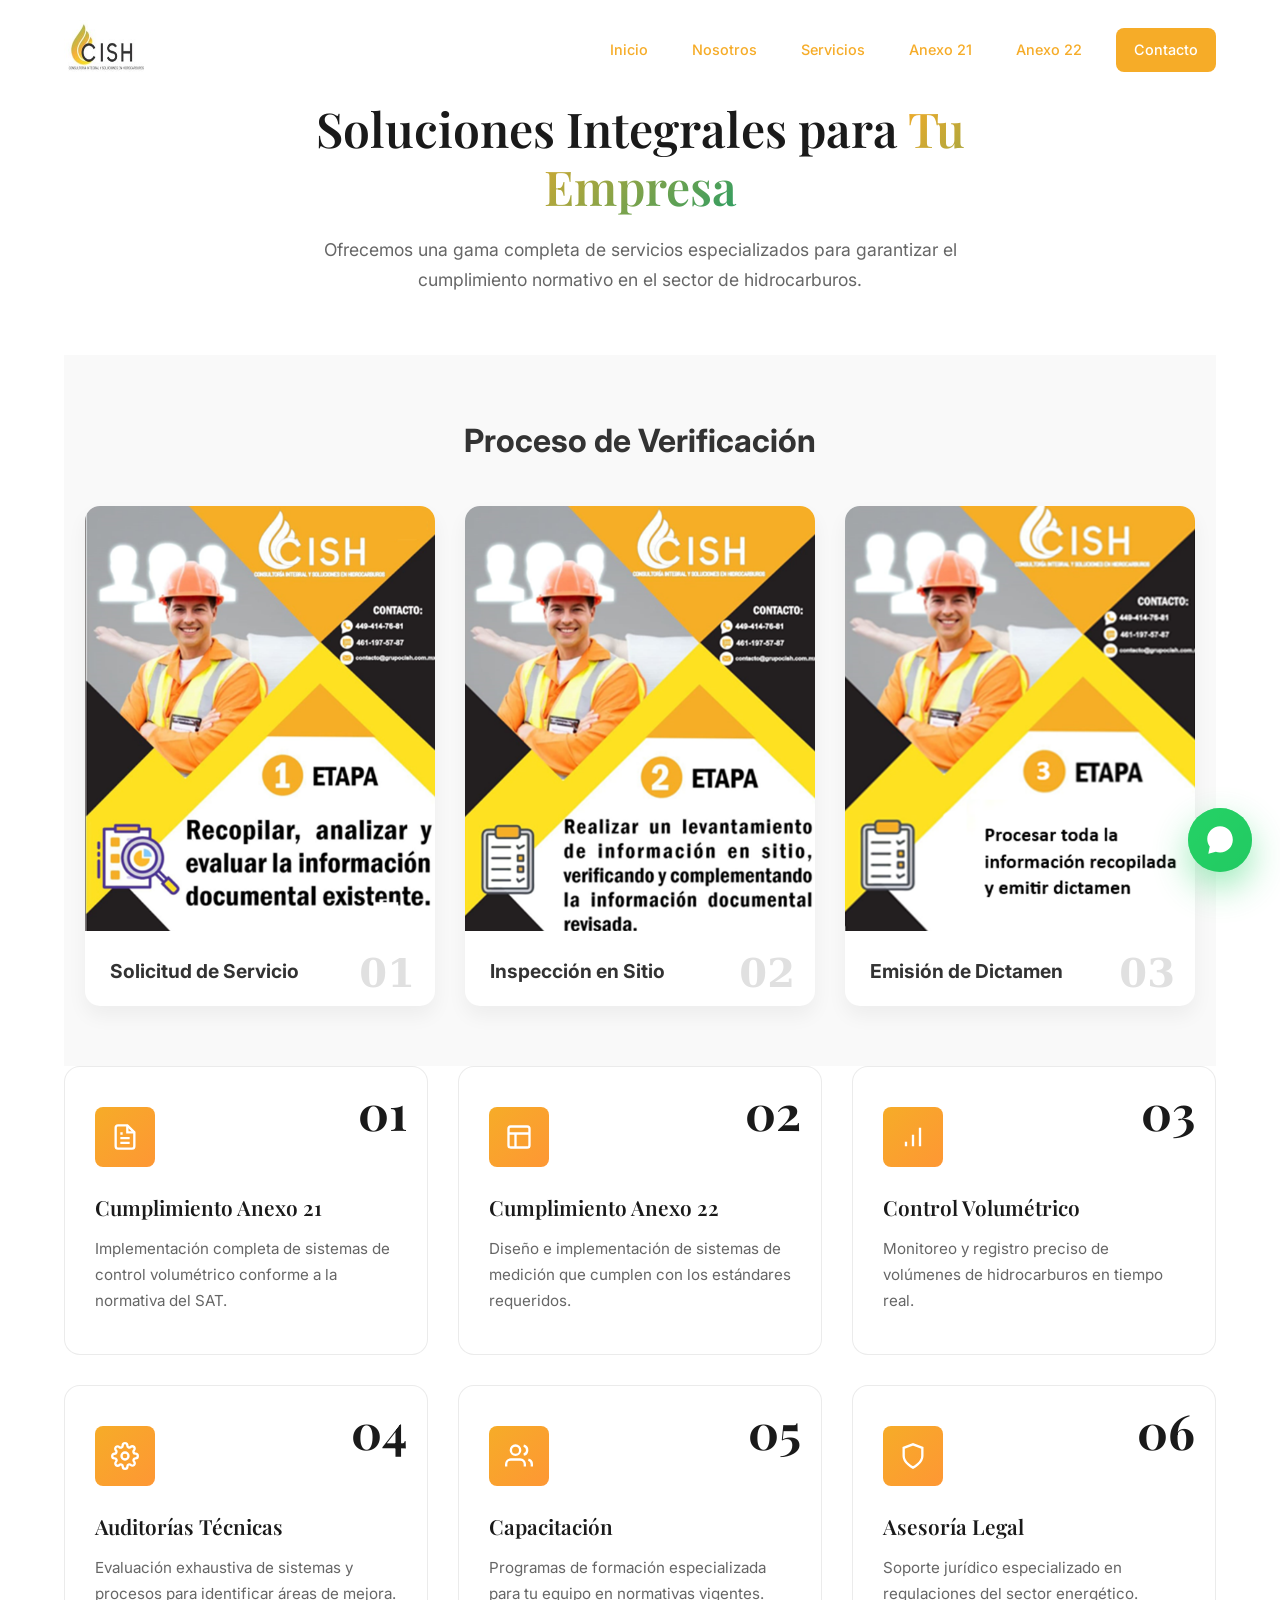
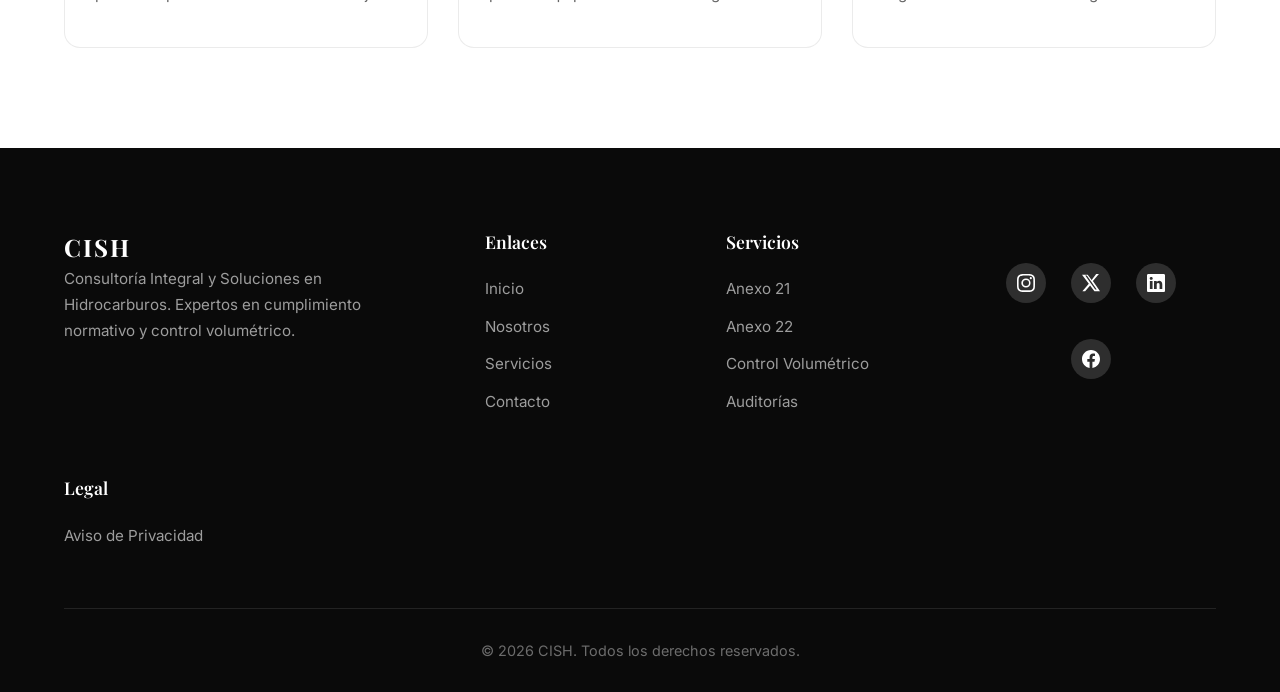
==== commit d69fc174: "para revisar cambios" ====
--- a/servicios.html
+++ b/servicios.html
@@ -93,7 +93,7 @@
 
         <div class="proceso-card">
             <div class="image-wrapper">
-                <img src="images/etapa3.png" alt="Etapa 3: Dictamen">
+                <img src="images/etapa31.png" alt="Etapa 3: Dictamen">
             </div>
             <div class="card-content">
                 <span class="etapa-numero">03</span>
--- a/css/styles.css
+++ b/css/styles.css
@@ -34,7 +34,7 @@
     --transition-slow: 0.5s ease;
 }
 
-/* === RESET & BASE === */
+/* ============================================= diseños base =================================================== */
 *, *::before, *::after {
     margin: 0;
     padding: 0;
@@ -167,7 +167,7 @@
 
 #button {
     align-self: center;
-    background: linear-gradient(135deg, #fbc02d, #f9a825); /* Degradado similar a tu botón de contacto */
+    background: linear-gradient(135deg, #fbc02d, #f9a825); 
     color: white;
     padding: 15px 40px;
     border: none;
@@ -198,7 +198,7 @@
     box-shadow: 0 10px 30px rgba(0,0,0,0.15);
     display: flex;
     align-items: center;
-    transform: translateX(150%); /* Escondido por defecto */
+    transform: translateX(150%);
     transition: transform 0.5s cubic-bezier(0.68, -0.55, 0.265, 1.55);
     z-index: 1000;
 }
@@ -208,11 +208,11 @@
 }
 
 .notification.success {
-    border-left: 5px solid #d4af37; /* Tu dorado */
+    border-left: 5px solid #d4af37; 
 }
 
 .notification.error {
-    border-left: 5px solid #ff4d4d; /* Rojo para error */
+    border-left: 5px solid #ff4d4d; 
 }
 
 .notification-content {
@@ -227,12 +227,10 @@
     margin: 0;
 }
 
-/* Pone un borde rojo si el campo es inválido después de que el usuario interactuó */
 input:invalid:not(:placeholder-shown) {
     border-color: #ff4d4d;
 }
 
-/* Pone un borde dorado si el campo cumple con la regla */
 input:valid:not(:placeholder-shown) {
     border-color: #d4af37;
 }
@@ -340,7 +338,6 @@
 
 /**============================================== Imagenes ====================================================== */
 
-/* === CONTROLES VOLUMÉTRICOS === */
 .volumetricos {
     padding: 100px 0;
     background: var(--color-white);
@@ -414,7 +411,6 @@
     line-height: 1.6;
 }
 
-/* Card ancha (evaluador) */
 .vol-card-wide {
     grid-column: span 3;
     flex-direction: row;
@@ -460,7 +456,7 @@
 }
 
 
-/* ================================================== HERO ====================================================== */
+/* ================= SECCIÓN PRINCIPAL ====================================================== */
 .hero {
     position: relative;
     min-height: 100vh;
@@ -612,7 +608,7 @@
     animation: scrollDown 1.5s infinite;
 }
 
-/* ============================================== ABOUT ============================================= */
+/* =============================== ACERCA DE ============================================= */
 .about {
     padding: 100px 0;
     background: var(--color-light);
@@ -668,7 +664,7 @@
     line-height: 1.7;
 }
 
-/* ============================================== SERVICES ============================== */
+/* ============================================== SERVICIOS ============================== */
 .services {
     padding: 100px 0;
     background: var(--color-white);
@@ -757,7 +753,7 @@
 .proceso-verificacion {
     padding: 60px 20px;
     text-align: center;
-    background-color: #f9f9f9; /* Un gris muy ligero para diferenciar la sección */
+    background-color: #f9f9f9; 
 }
 
 .titulo-seccion {
@@ -770,7 +766,7 @@
     display: flex;
     justify-content: center;
     gap: 30px;
-    flex-wrap: wrap; /* Para que sea responsivo en móviles */
+    flex-wrap: wrap; 
     max-width: 1200px;
     margin: 0 auto;
 }
@@ -785,7 +781,6 @@
     transition: transform 0.4s ease, box-shadow 0.4s ease;
 }
 
-/* Efecto de agrandar la tarjeta completa */
 .proceso-card:hover {
     transform: translateY(-10px) scale(1.03);
     box-shadow: 0 15px 30px rgba(0,0,0,0.1);
@@ -796,7 +791,7 @@
     width: 100%;
     height: 85%;
     object-fit: cover;
-    overflow: hidden; /* Importante para que la imagen no se salga al crecer */
+    overflow: hidden; 
 }
 
 .image-wrapper img {
@@ -806,10 +801,6 @@
     transition: transform 0.5s ease;
 }
 
-
-
-
-
 .card-content {
     padding: 25px;
     text-align: left;
@@ -817,7 +808,7 @@
 }
 
 .etapa-numero {
-    font-family: 'Serif', Georgia, serif; /* Estilo similar a tu captura */
+    font-family: 'Serif', Georgia, serif; 
     font-size: 2.5rem;
     font-weight: bold;
     color: #e0e0e0;
@@ -838,7 +829,7 @@
     line-height: 1.5;
 }
 
-/* === LIGHTBOX === */
+/* ======================================= LIGHTBOX ===================================================== */
 .lightbox {
     position: fixed;
     inset: 0;
@@ -1104,7 +1095,7 @@
 }
 
 
-/*============================================== CONTACTO ===================================================== */
+/*================= CONTACTO =========================== */
 .contact {
     padding: 100px 0;
     background: var(--color-light);
@@ -1244,7 +1235,7 @@
     background-size: 18px;
 }
 
-/* ========================================== FOOTER ======================================================== */
+/* ===================== FOOTER =========================== */
 .footer {
     background: var(--color-black);
     padding: 80px 0 30px;
@@ -1519,9 +1510,7 @@
     }
 }
 
-/*====================================================== WHATSAPP ==========================================*/
-
-/* === BOTÓN FLOTANTE WHATSAPP === */
+/*================ WHATSAPP =============*/
 .whatsapp-float {
     position: fixed;
     bottom: 28px;
@@ -1633,32 +1622,31 @@
 
 .cardf {
   width: fit-content;
-  min-width: 250px; /* Asegura un ancho mínimo agradable */
+  min-width: 250px; 
   background-color: var(--color-gray-900);
   display: flex;
   align-items: center;
   justify-content: center;
-  flex-wrap: wrap; /* CLAVE PARA RESPONSIVIDAD: permite que bajen de fila en móvil */
+  flex-wrap: wrap; 
   padding: 30px;
-  gap: 25px; /* Aumenté un poco el gap para que el "scale" no choque */
+  gap: 25px; 
   border-radius: 20px;
   margin: 0 auto;
 }
 
 .socialContainer {
-  width: 40px; /* Un poco más grandes para mejor click en móviles */
+  width: 40px; 
   height: 40px;
-  background-color: #2e2e2e; /* Color base ligeramente distinto al fondo */
+  background-color: #2e2e2e; 
   display: flex;
   align-items: center;
   justify-content: center;
-  border-radius: 50%; /* Empezamos con círculo para un look más moderno */
+  border-radius: 50%; 
   overflow: hidden;
   transition-duration: 0.3s;
   text-decoration: none;
 }
 
-/* Efectos Hover (Tus estilos originales mejorados) */
 .containerOne:hover { background-color: #d62976; transform: scale(1.3); border-radius: 12px; }
 .containerTwo:hover { background-color: #000000; transform: scale(1.3); border-radius: 12px; }
 .containerThree:hover { background-color: #0072b1; transform: scale(1.3); border-radius: 12px; }
@@ -1674,7 +1662,6 @@
   fill: white;
 }
 
-/* Animación al entrar */
 .socialContainer:hover .socialSvg {
   animation: slide-in-top 0.3s both;
 }
@@ -1684,7 +1671,6 @@
   100% { transform: translateY(0); opacity: 1; }
 }
 
-/* Ajuste específico para móviles muy pequeños */
 @media (max-width: 400px) {
   .cardf {
     gap: 15px;
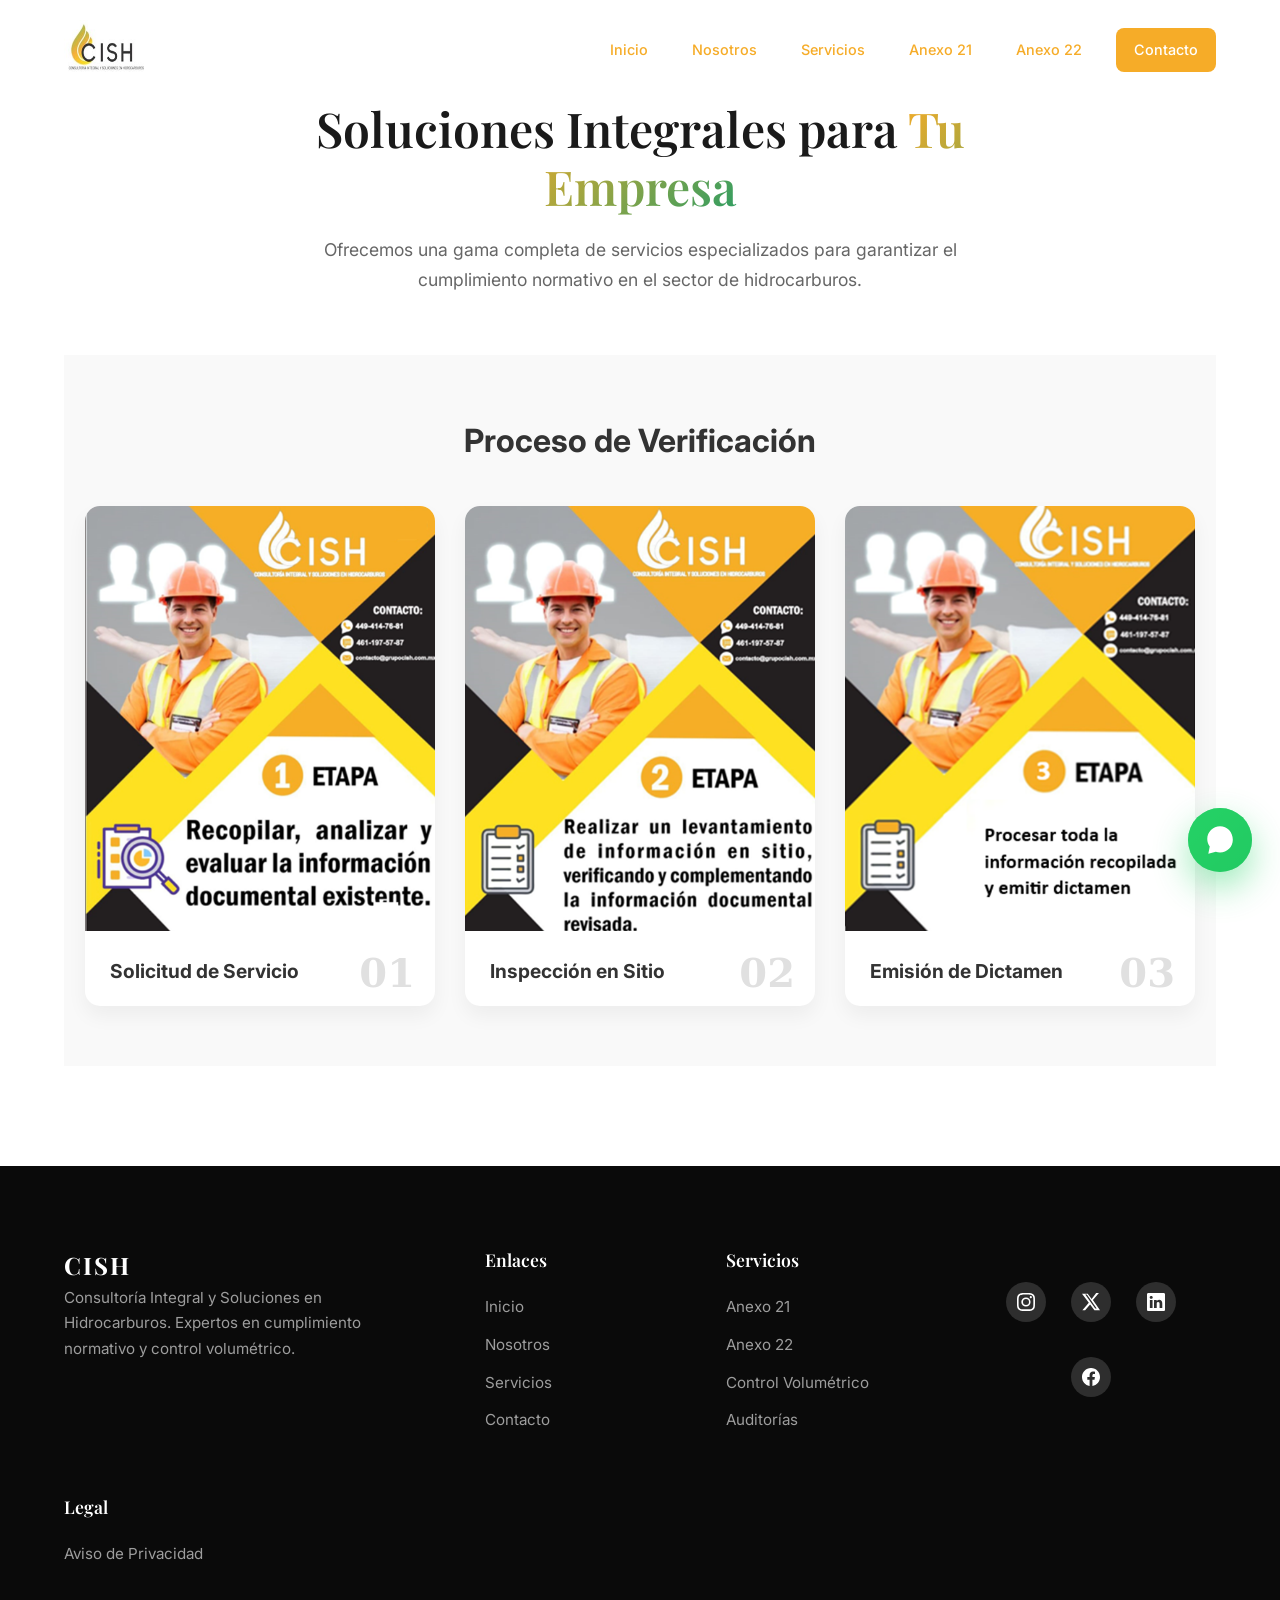
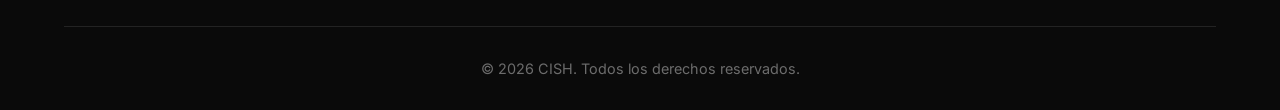
==== commit 4b7c1f96: "Version final para revisión" ====
--- a/servicios.html
+++ b/servicios.html
@@ -101,12 +101,14 @@
             </div>
         </div>
     </div>
+</div>
 </section>
 
 
 
-            
-            <div class="services-grid">
+
+            
+         <!--   <div class="services-grid">
                 <div class="service-card">
                     <div class="service-number">01</div>
                     <div class="service-icon">
@@ -186,7 +188,7 @@
                 </div>
             </div>
         </div>
-    </section>
+    </section>-->
 
 
 
@@ -223,19 +225,19 @@
                 </div>
 
                  <div class="cardf">
-  <a href="https://www.instagram.com/corporativo.nvf?igsh=MXY1eTExNWV4NTNt" class="socialContainer containerOne" target="_blank" rel="noopener noreferrer">
+  <a href="https://www.instagram.com/grupo_cish?igsh=MzZ5czNvdms3dnE0" class="socialContainer containerOne" target="_blank" rel="noopener noreferrer">
     <svg class="socialSvg" viewBox="0 0 16 16"><path d="M8 0C5.829 0 5.556.01 4.703.048 3.85.088 3.269.222 2.76.42a3.917 3.917 0 0 0-1.417.923A3.927 3.927 0 0 0 .42 2.76C.222 3.268.087 3.85.048 4.7.01 5.555 0 5.827 0 8.001c0 2.172.01 2.444.048 3.297.04.852.174 1.433.372 1.942.205.526.478.972.923 1.417.444.445.89.719 1.416.923.51.198 1.09.333 1.942.372C5.555 15.99 5.827 16 8 16s2.444-.01 3.298-.048c.851-.04 1.434-.174 1.943-.372a3.916 3.916 0 0 0 1.416-.923c.445-.445.718-.891.923-1.417.197-.509.332-1.09.372-1.942C15.99 10.445 16 10.173 16 8s-.01-2.445-.048-3.299c-.04-.851-.175-1.433-.372-1.941a3.926 3.926 0 0 0-.923-1.417A3.911 3.911 0 0 0 13.24.42c-.51-.198-1.092-.333-1.943-.372C10.443.01 10.172 0 7.998 0h.003zm-.717 1.442h.718c2.136 0 2.389.007 3.232.046.78.035 1.204.166 1.486.275.373.145.64.319.92.599.28.28.453.546.598.92.11.281.24.705.275 1.485.039.843.047 1.096.047 3.231s-.008 2.389-.047 3.232c-.035.78-.166 1.203-.275 1.485a2.47 2.47 0 0 1-.599.919c-.28.28-.546.453-.92.598-.28.11-.704.24-1.485.276-.843.038-1.096.047-3.232.047s-2.39-.009-3.233-.047c-.78-.036-1.203-.166-1.485-.276a2.478 2.478 0 0 1-.92-.598 2.48 2.48 0 0 1-.6-.92c-.109-.281-.24-.705-.275-1.485-.038-.843-.046-1.096-.046-3.233 0-2.136.008-2.388.046-3.231.036-.78.166-1.204.276-1.486.145-.373.319-.64.599-.92.28-.28.546-.453.92-.598.282-.11.705-.24 1.485-.276.738-.034 1.024-.044 2.515-.045v.002zm4.988 1.328a.96.96 0 1 0 0 1.92.96.96 0 0 0 0-1.92zm-4.27 1.122a4.109 4.109 0 1 0 0 8.217 4.109 4.109 0 0 0 0-8.217zm0 1.441a2.667 2.667 0 1 1 0 5.334 2.667 2.667 0 0 1 0-5.334z"/></svg>
   </a>
 
-  <a href="https://x.com/CorporativoNvF" class="socialContainer containerTwo" target="_blank" rel="noopener noreferrer">
+  <a href="" class="socialContainer containerTwo" target="_blank" rel="noopener noreferrer">
     <svg class="socialSvg" viewBox="0 0 16 16"><path d="M12.6 0h2.454l-5.36 6.142L16 15.327h-4.937l-3.867-5.055-4.425 5.055H.316l5.733-6.57L0 .673h5.063l3.495 4.62L12.6 0zm-.86 13.855h1.36L4.323 1.399H2.865l8.875 12.456z"/></svg>
   </a>
 
-  <a href="https://www.linkedin.com/in/corporativo-nv-f/" class="socialContainer containerThree" target="_blank" rel="noopener noreferrer">
+  <a href="" class="socialContainer containerThree" target="_blank" rel="noopener noreferrer">
     <svg class="socialSvg" viewBox="0 0 16 16"><path d="M0 1.146C0 .513.526 0 1.175 0h13.65C15.474 0 16 .513 16 1.146v13.708c0 .633-.526 1.146-1.175 1.146H1.175C.526 16 0 15.487 0 14.854V1.146zm4.943 12.248V6.169H2.542v7.225h2.401zm-1.2-8.212c.837 0 1.358-.554 1.358-1.248-.015-.709-.52-1.248-1.342-1.248-.822 0-1.359.54-1.359 1.248 0 .694.521 1.248 1.327 1.248h.016zm4.908 8.212V9.359c0-.216.016-.432.08-.586.173-.431.568-.878 1.232-.878.869 0 1.216.662 1.216 1.634v3.865h2.401V9.25c0-2.22-1.184-3.252-2.764-3.252-1.274 0-1.845.7-2.165 1.193v.025h-.016a5.54 5.54 0 0 1 .016-.025V6.169h-2.4c.03.678 0 7.225 0 7.225h2.4z"/></svg>
   </a>
 
-  <a href="https://www.facebook.com/Corporativo-NV-F-132478912349858" class="socialContainer containerFive" target="_blank" rel="noopener noreferrer">
+  <a href="" class="socialContainer containerFive" target="_blank" rel="noopener noreferrer">
     <svg class="socialSvg" viewBox="0 0 16 16"><path d="M16 8.049c0-4.446-3.582-8.05-8-8.05C3.58 0-.002 3.603-.002 8.05c0 4.017 2.926 7.347 6.75 7.951v-5.625h-2.03V8.05H6.75V6.275c0-2.017 1.195-3.131 3.022-3.131.876 0 1.791.157 1.791.157v1.98h-1.009c-.993 0-1.303.621-1.303 1.258v1.51h2.218l-.354 2.326H9.25V16c3.824-.604 6.75-3.934 6.75-7.951z"/></svg>
   </a>
 </div>
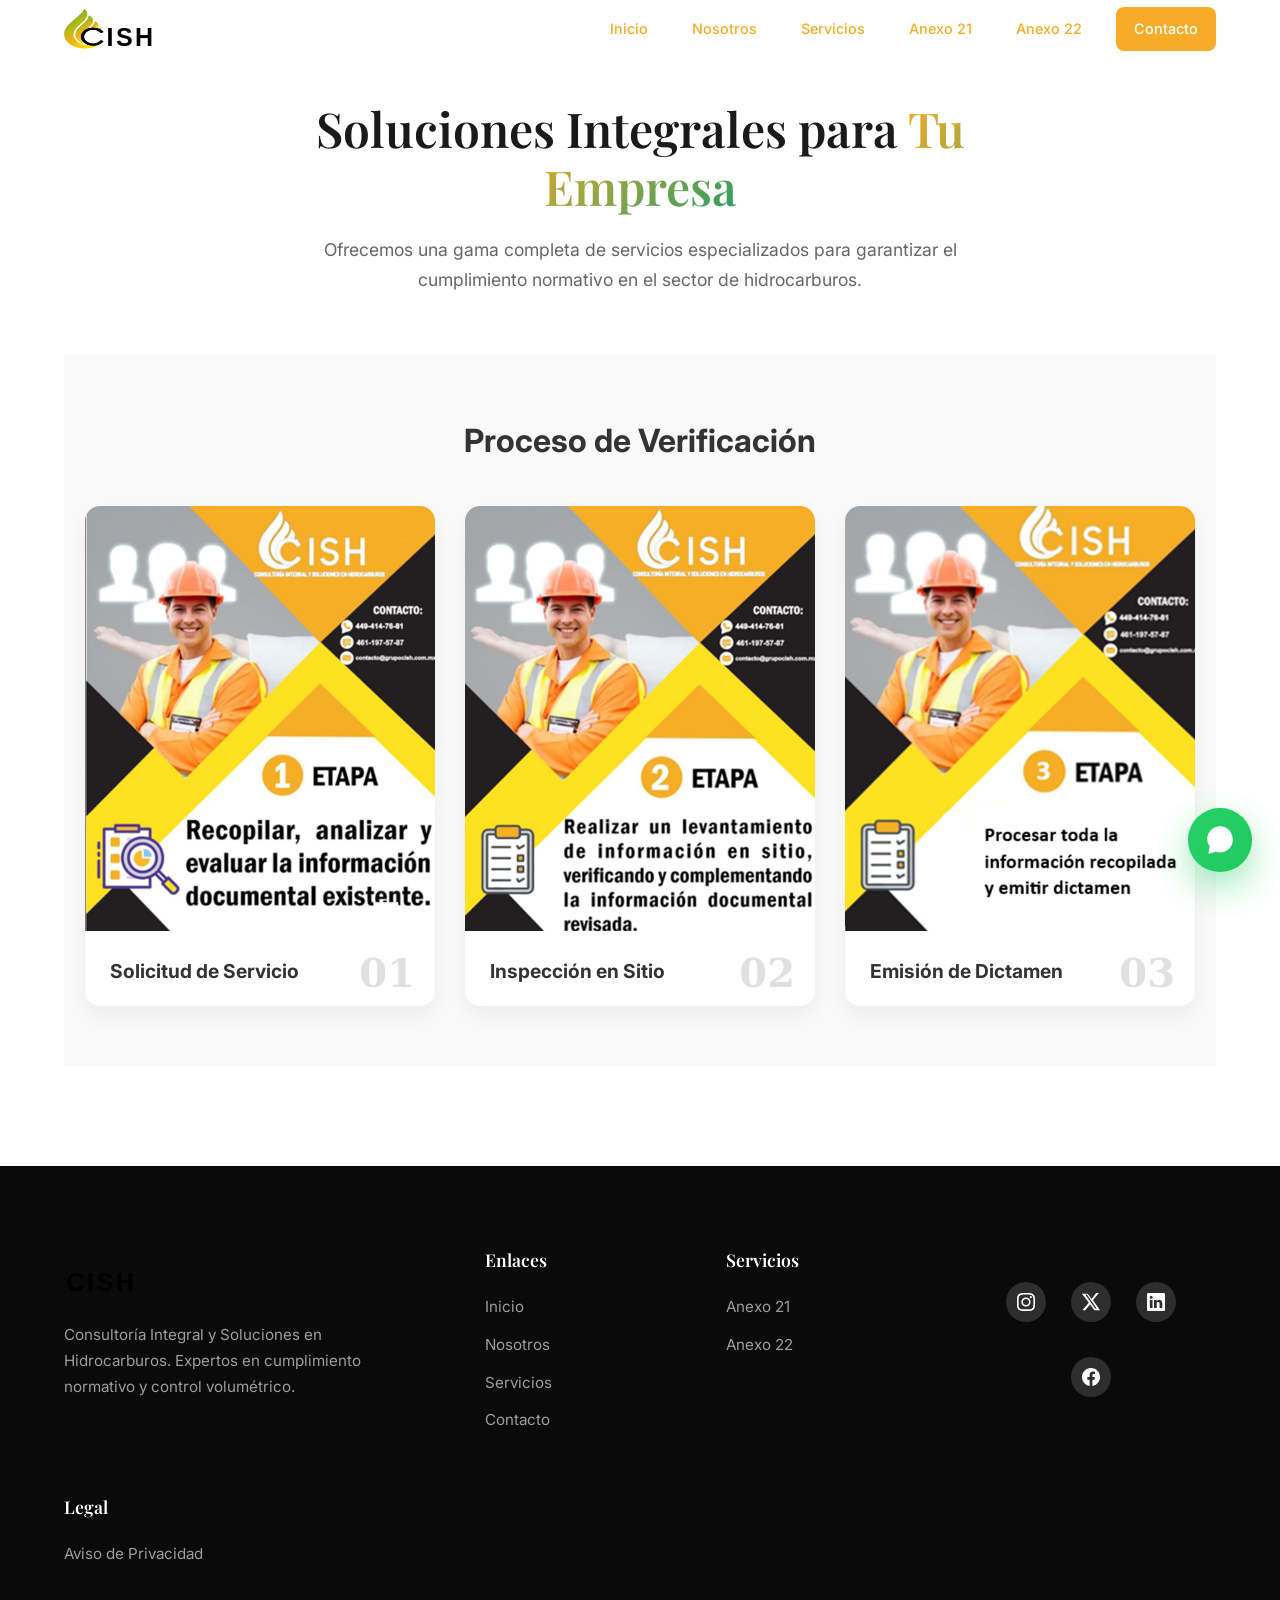
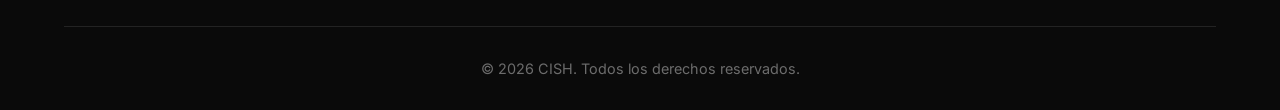
==== commit a107a5b0: "Versión final" ====
--- a/servicios.html
+++ b/servicios.html
@@ -6,7 +6,7 @@
     <meta name="description" content="CISH - Consultoría Integral y Soluciones en Hidrocarburos. Expertos en Anexo 21 y 22, control volumétrico y cumplimiento normativo.">
     <meta name="keywords" content="hidrocarburos, anexo 21, anexo 22, consultoría, control volumétrico, SAT, México">
     <title>CISH | Consultoría Integral y Soluciones en Hidrocarburos</title>
-    <link rel="icon" href="images/LOGO-CISH-SIN-FONDO.gif" type="image/png">   
+    <link rel="icon" href="images/cish_flama_icono.png" type="image/png">   
     <link rel="stylesheet" href="css/styles.css">
     <link rel="preconnect" href="https://fonts.googleapis.com">
     <link rel="preconnect" href="https://fonts.gstatic.com" crossorigin>
@@ -33,10 +33,11 @@
     <!-- ==================== HEADER ==================== -->
     <header class="header" id="header">
         <div class="header-container">
-            <a href="#inicio" class="logo">
+             <a href="#inicio" class="logo">
                 <div class="logo-icon">
-                    <img src="images/Logo.jpg" alt="">
-                </div>
+                    <img src="images/cish_flama_icono.png" alt="">
+                </div>
+                <span class="logo-text">ISH</span>
             </a>
             
             <nav class="nav" id="nav">
@@ -219,8 +220,6 @@
                     <ul>
                         <li><a href="index.html#anexo21">Anexo 21</a></li>
                         <li><a href="index.html#anexo22">Anexo 22</a></li>
-                        <li><a href="index.html#servicios">Control Volumétrico</a></li>
-                        <li><a href="index.html#servicios">Auditorías</a></li>
                     </ul>
                 </div>
 
@@ -256,6 +255,6 @@
         </div>
     </footer>
 
-    <script src="script.js"></script>
+    <script src="js/script.js"></script>
 </body>
 </html>
--- a/css/styles.css
+++ b/css/styles.css
@@ -242,7 +242,7 @@
     left: 0;
     right: 0;
     z-index: 1000;
-    padding: 20px 0;
+    padding: 1px 0;
     transition: all var(--transition-normal);
     background-color: white;
 }
@@ -250,7 +250,7 @@
 .header.scrolled {
     background: #ffffff;
     backdrop-filter: blur(20px);
-    padding: 12px 0;
+    padding: 1px 0;
     box-shadow: var(--shadow-lg);
 }
 
@@ -264,15 +264,20 @@
 }
 
 .logo {
-    display: inline;
+    display: flex;
     align-items: center;
-    gap: 6px;
-    color: var(--color-white);
-}
+}
+
+
 
 .logo-icon {
-    width: 80px;
-    height: 60px;
+    width: 40px;
+    height: 40px;
+    display: flex;
+    align-items: center;
+    justify-content: center;
+    overflow: hidden;
+    flex-shrink: 0;
 }
 
 .logo-icon img {
@@ -281,11 +286,21 @@
 }
 
 .logo-text {
-    color:#ffffff;
-    font-family: var(--font-display);
-    font-size: 1.5rem;
-    font-weight: 700;
-    letter-spacing: 2px;
+    color: #000000;
+    font-family: 'Montserrat', sans-serif;
+    font-size: 25px;
+    font-weight: 550;
+    letter-spacing: 2.5px;
+    margin-top: 16px;
+    margin-left: .1em;
+}
+
+.logo-textf {
+    color: white;
+    font-family: 'Montserrat', sans-serif;
+    font-size: 30px;
+    font-weight: 300;
+    letter-spacing: 2.5px;
 }
 
 .nav {
@@ -317,6 +332,26 @@
 .nav-link-cta:hover {
     background: var(--color-primary-light);
 }
+
+
+
+@media (max-width: 768px) {
+  .nav {
+    position: fixed;
+    top: 0;
+    right: -100%;
+    width: 100%;
+    height: 100vh;
+    background: #000;
+    transition: right 0.3s ease;
+    z-index: 1000;
+  }
+
+  .nav.active {
+    right: 0;
+  }
+}
+
 
 .menu-toggle {
     display: none;
@@ -332,7 +367,7 @@
     display: block;
     width: 24px;
     height: 2px;
-    background: var(--color-white);
+    background: var(--color-black);
     transition: all var(--transition-fast);
 }
 
@@ -527,7 +562,7 @@
 }
 
 .hero-description {
-    font-size: clamp(1rem, 2vw, 1.25rem);
+    font-size: .9rem;
     color: rgba(255, 255, 255, 0.75);
     line-height: 1.7;
     max-width: 700px;
@@ -896,11 +931,49 @@
 }
 
 .anexo-21 {
-    background: var(--color-light);
-}
+  position: relative;
+  background:white ; 
+  background-size: cover;
+  background-position: center;
+  background-repeat: no-repeat;
+  padding: 100px 0;
+  color: #000000;
+}
+
+.anexo-21::before {
+  content: "";
+  position: absolute;
+  inset: 0;
+  z-index: 1;
+}
+
+.anexo-21 .container {
+  position: relative;
+  z-index: 2;
+}
+
 
 .anexo-22 {
-    background: var(--color-white);
+  position: relative;
+  background: white;
+  background-size: cover;
+  background-position: center;
+  background-repeat: no-repeat;
+  padding: 100px 0;
+  color: #000000;
+}
+
+.anexo-22::before {
+  content: "";
+  position: absolute;
+  inset: 0;
+  background: rgba(0, 0, 0, 0); 
+  z-index: 1;
+}
+
+.anexo-22 .container {
+  position: relative;
+  z-index: 2;
 }
 
 .anexo-content {
@@ -929,7 +1002,7 @@
 
 .anexo-description {
     font-size: 1.1rem;
-    color: var(--color-gray);
+    color: rgba(0, 0, 0, 0.726);
     line-height: 1.7;
     margin-bottom: 32px;
 }
@@ -966,15 +1039,19 @@
 .anexo-feature h4 {
     font-size: 1rem;
     font-weight: 600;
-    color: var(--color-dark);
+    color: rgb(0, 0, 0);
     margin-bottom: 4px;
 }
 
 .anexo-feature p {
     font-size: 0.9rem;
-    color: var(--color-gray);
-}
-
+    color: rgba(0, 0, 0, 0.733);
+}
+
+.anexo-feature li{
+    font-size: 0.9rem;
+    color: rgba(27, 26, 26, 0.733);
+}
 
 .anexo-visual {
     display: flex;
@@ -987,17 +1064,61 @@
     max-width: 400px;
 }
 
+.anexo-card-stack1 {
+    position: relative;
+    width: 100%;
+    max-width: 450px;
+}
+
+.anexo-visual {
+    display: flex;
+    align-items: center;
+    justify-content: center;
+}
+
+.anexo-image-wrapper {
+    position: relative;
+    border-radius: 20px;
+    overflow: hidden;
+    box-shadow: 0 30px 60px rgba(0,0,0,0.25);
+    transition: transform .4s ease;
+}
+
+.anexo-image-wrapper img {
+    width: 520px;
+    max-width: 100%;
+    height: auto;
+    display: block;
+}
+
+.anexo-image-wrapper:hover {
+    transform: scale(1.03);
+}
+
+.anexo-image-wrapper::after {
+    content: "";
+    position: absolute;
+    inset: 0;
+    background: linear-gradient(to top, rgba(0,0,0,.25), transparent 60%);
+}
+
+
 .anexo-card-bg {
     position: absolute;
     inset: 20px -20px -20px 20px;
-    background: linear-gradient(135deg, var(--color-primary) 0%, var(--color-primary-dark) 100%);
     border-radius: var(--radius-xl);
     opacity: 0.2;
 }
 
 .anexo-main-card {
+  position: relative;
+  z-index: 2;
+  color: #fff;
+}
+
+
+.anexo-main-card {
     position: relative;
-    background: linear-gradient(135deg, var(--color-dark) 0%, var(--color-black) 100%);
     border-radius: var(--radius-xl);
     padding: 40px;
     color: var(--color-white);
